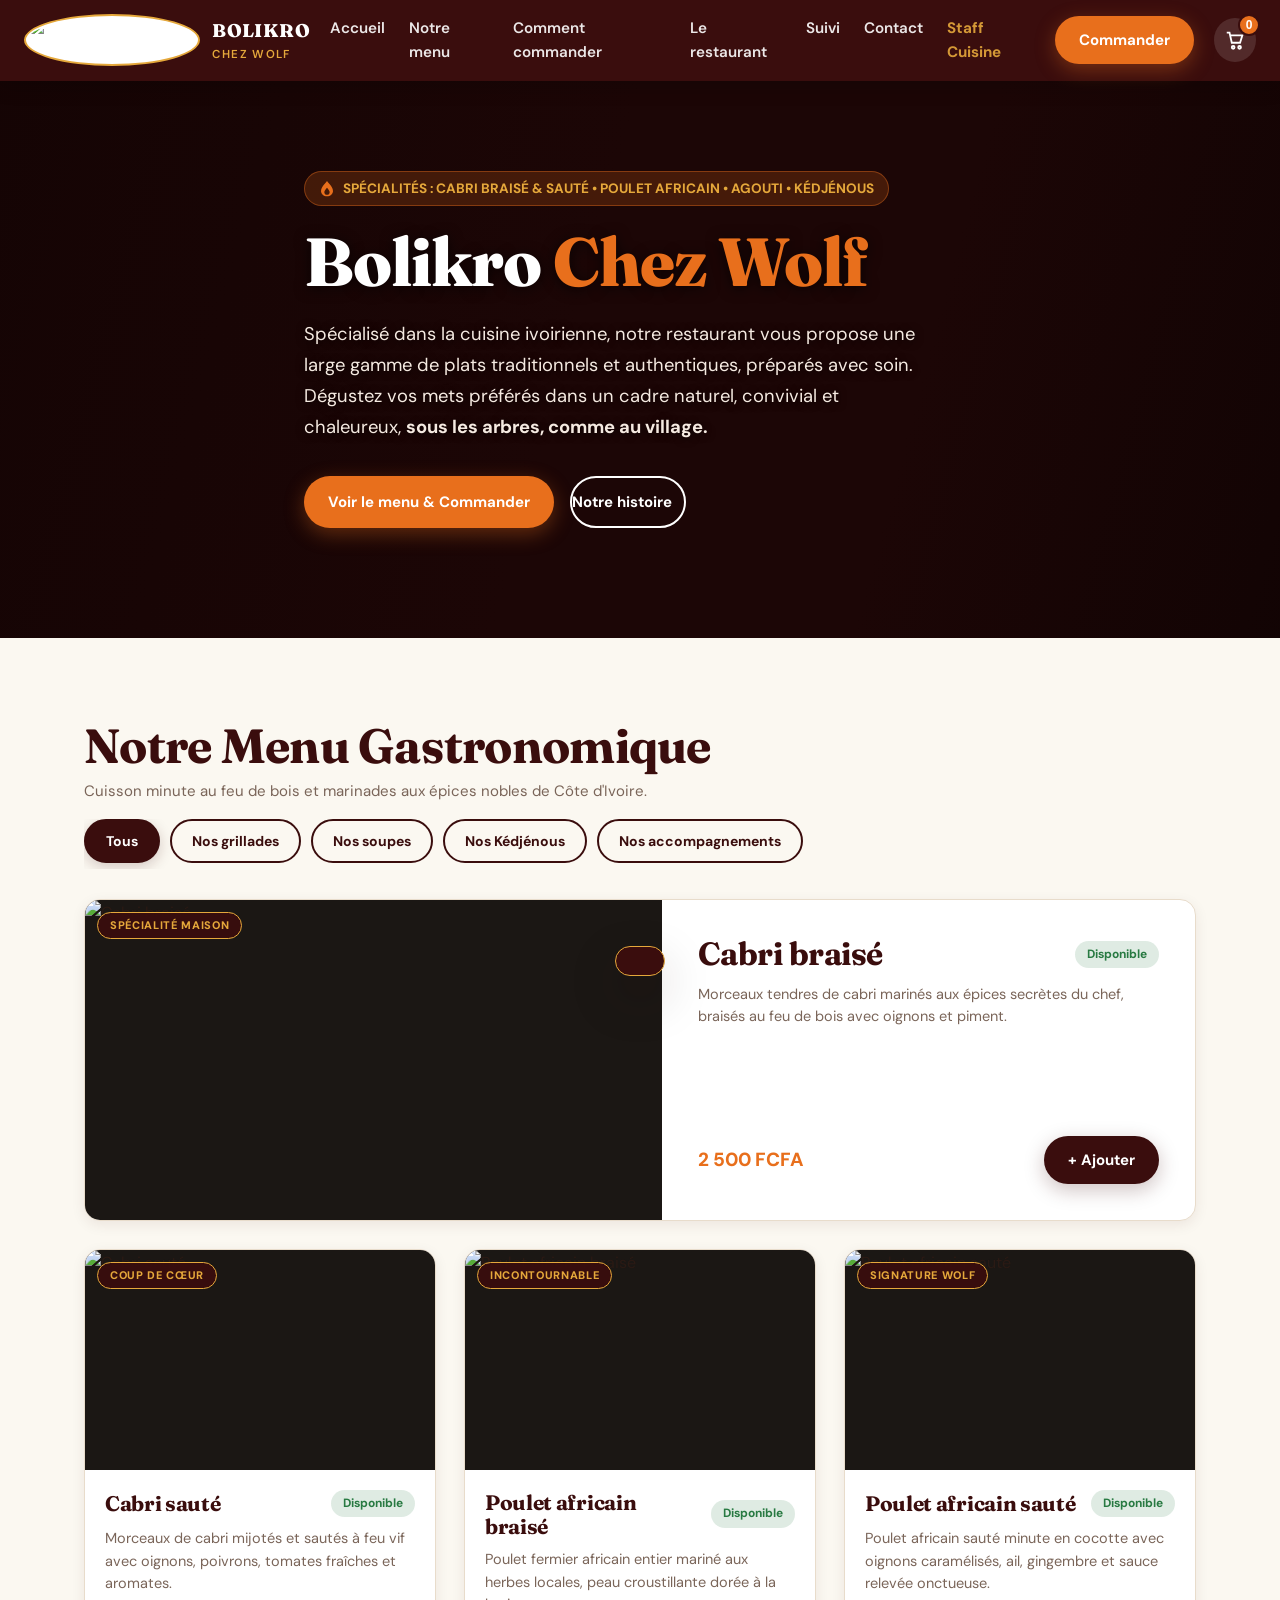
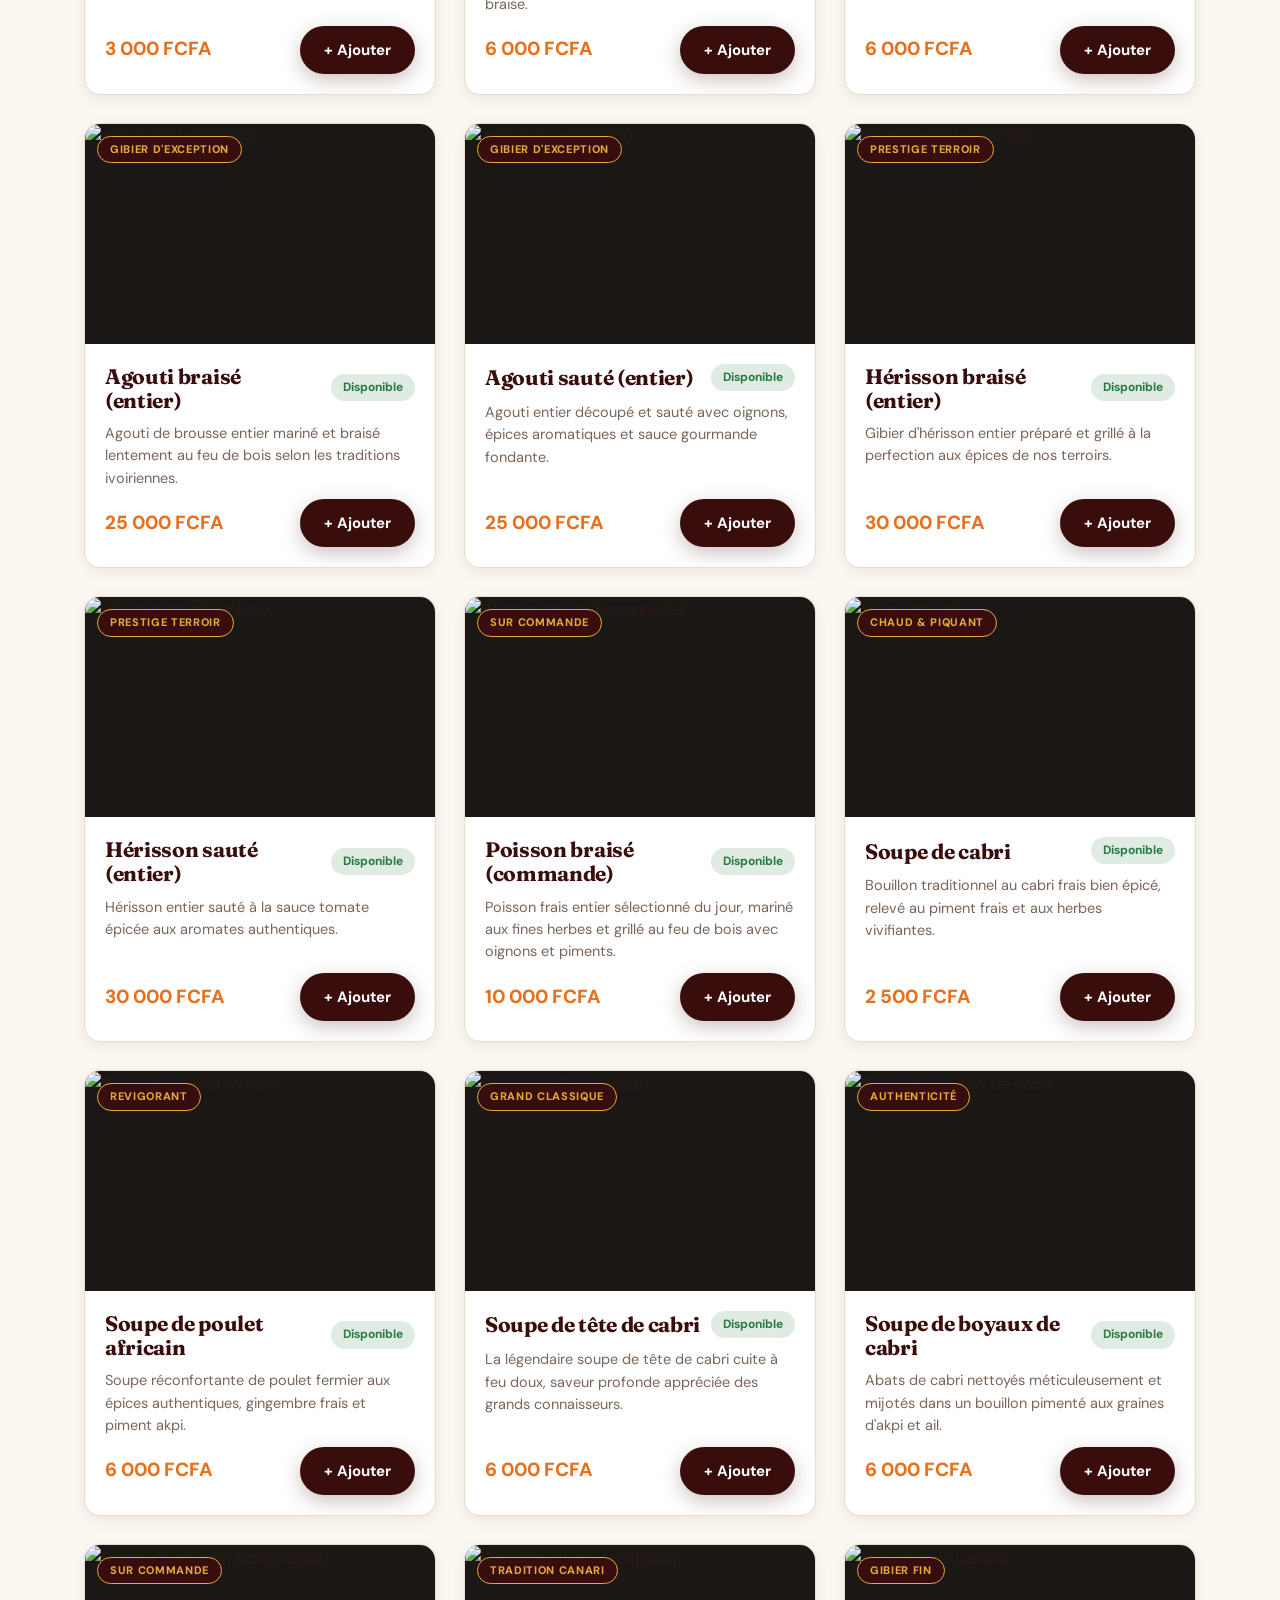
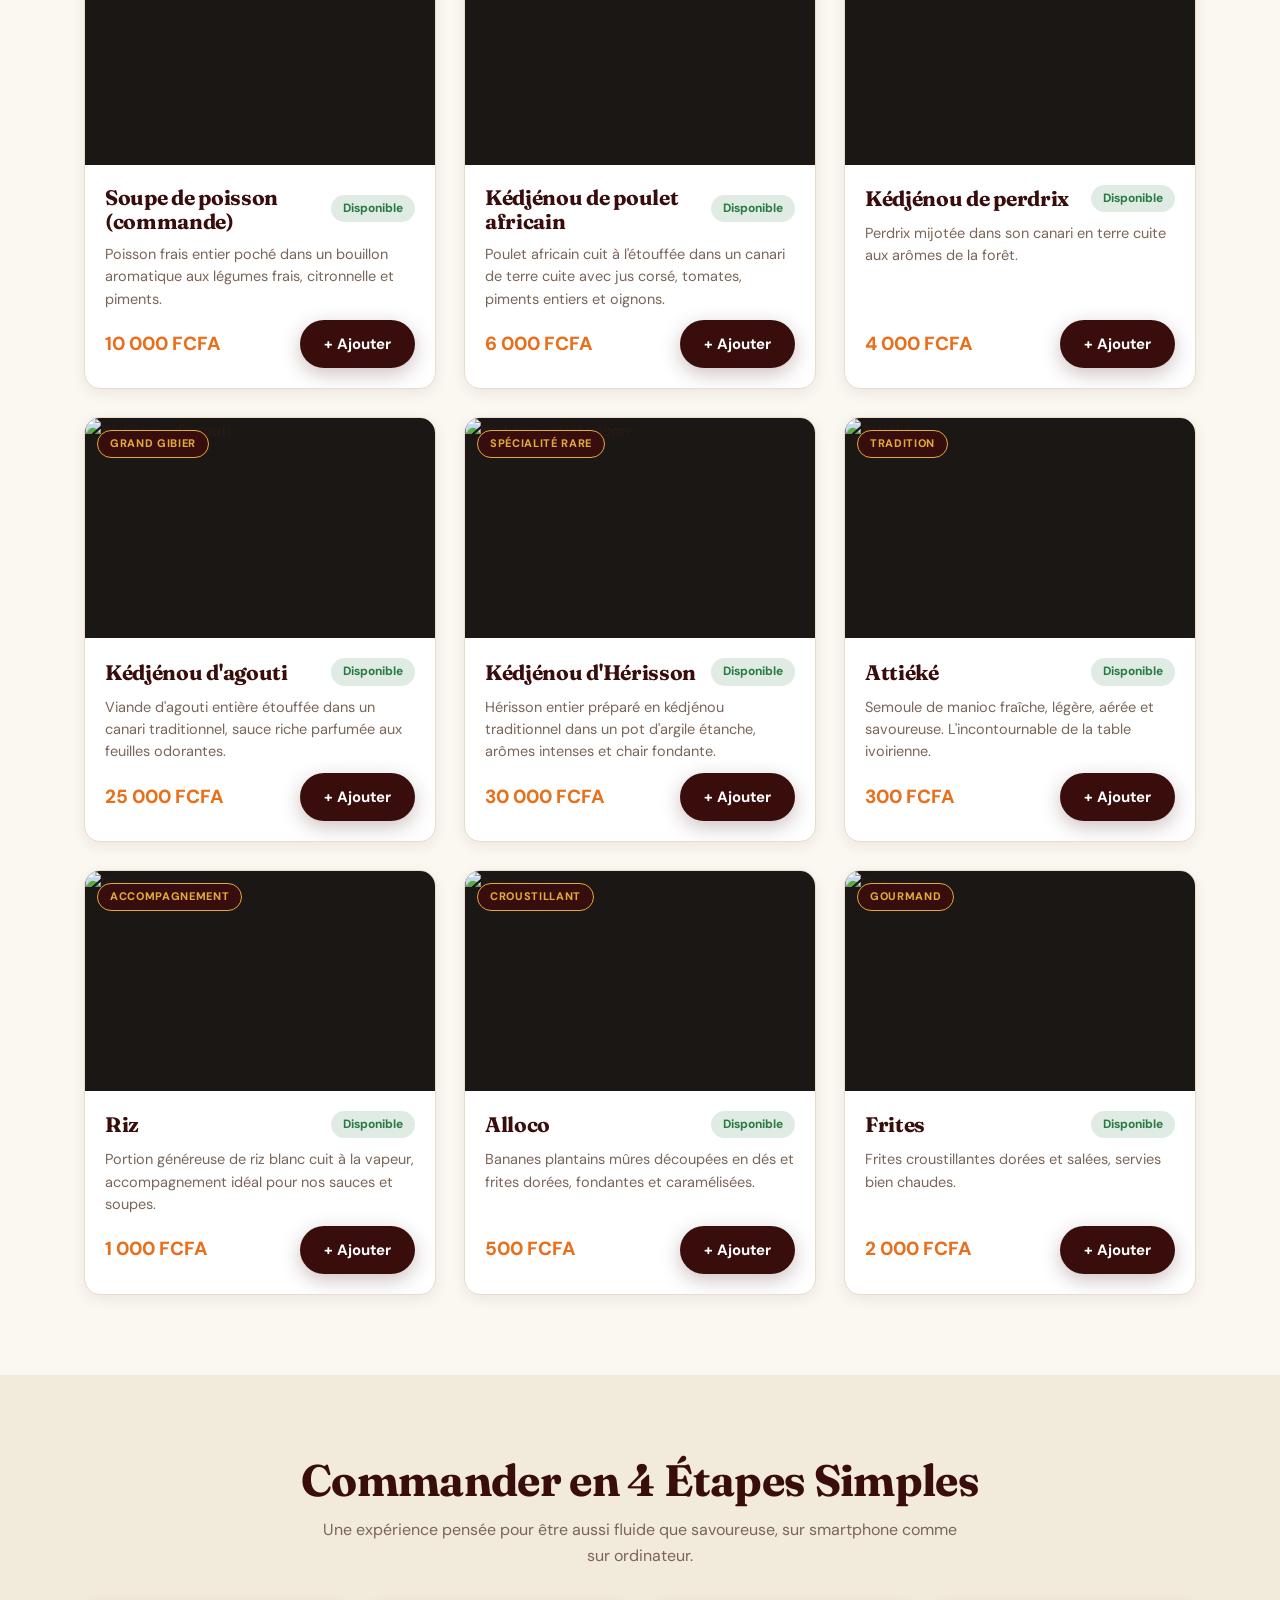
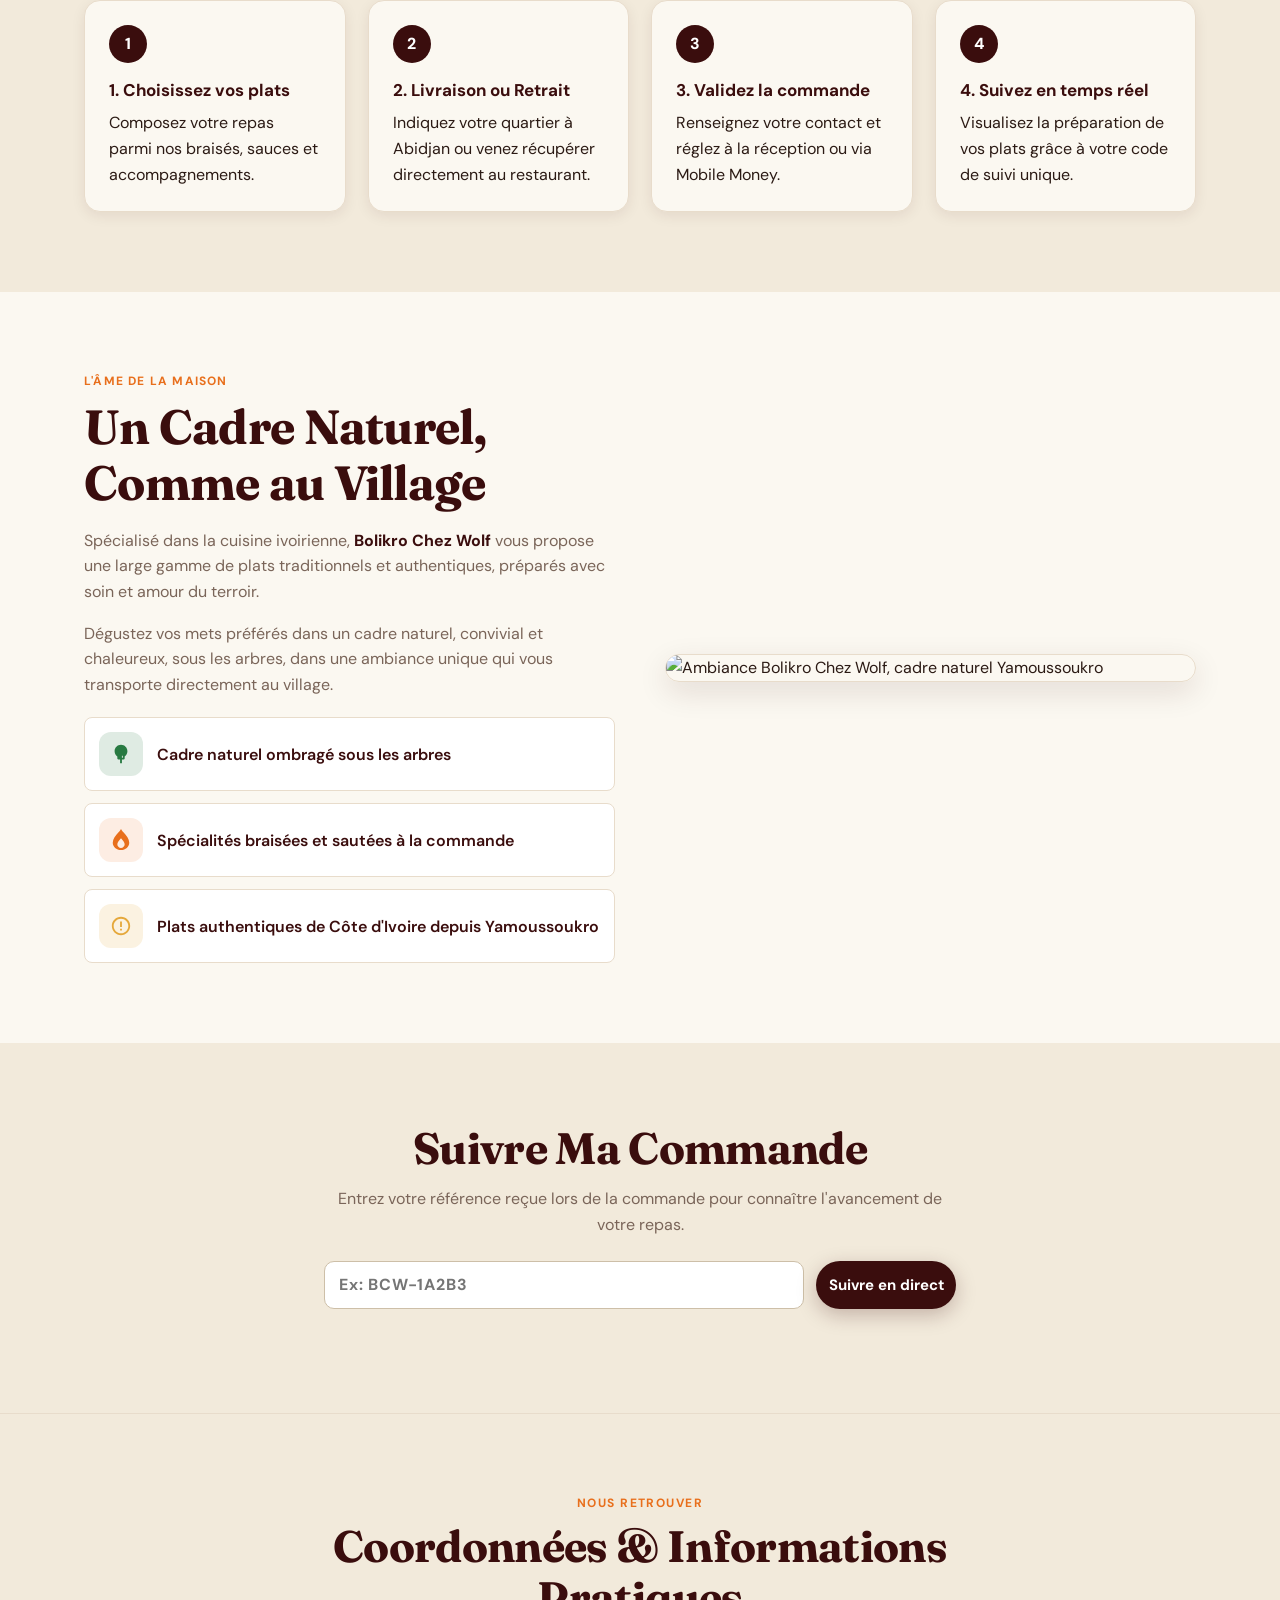
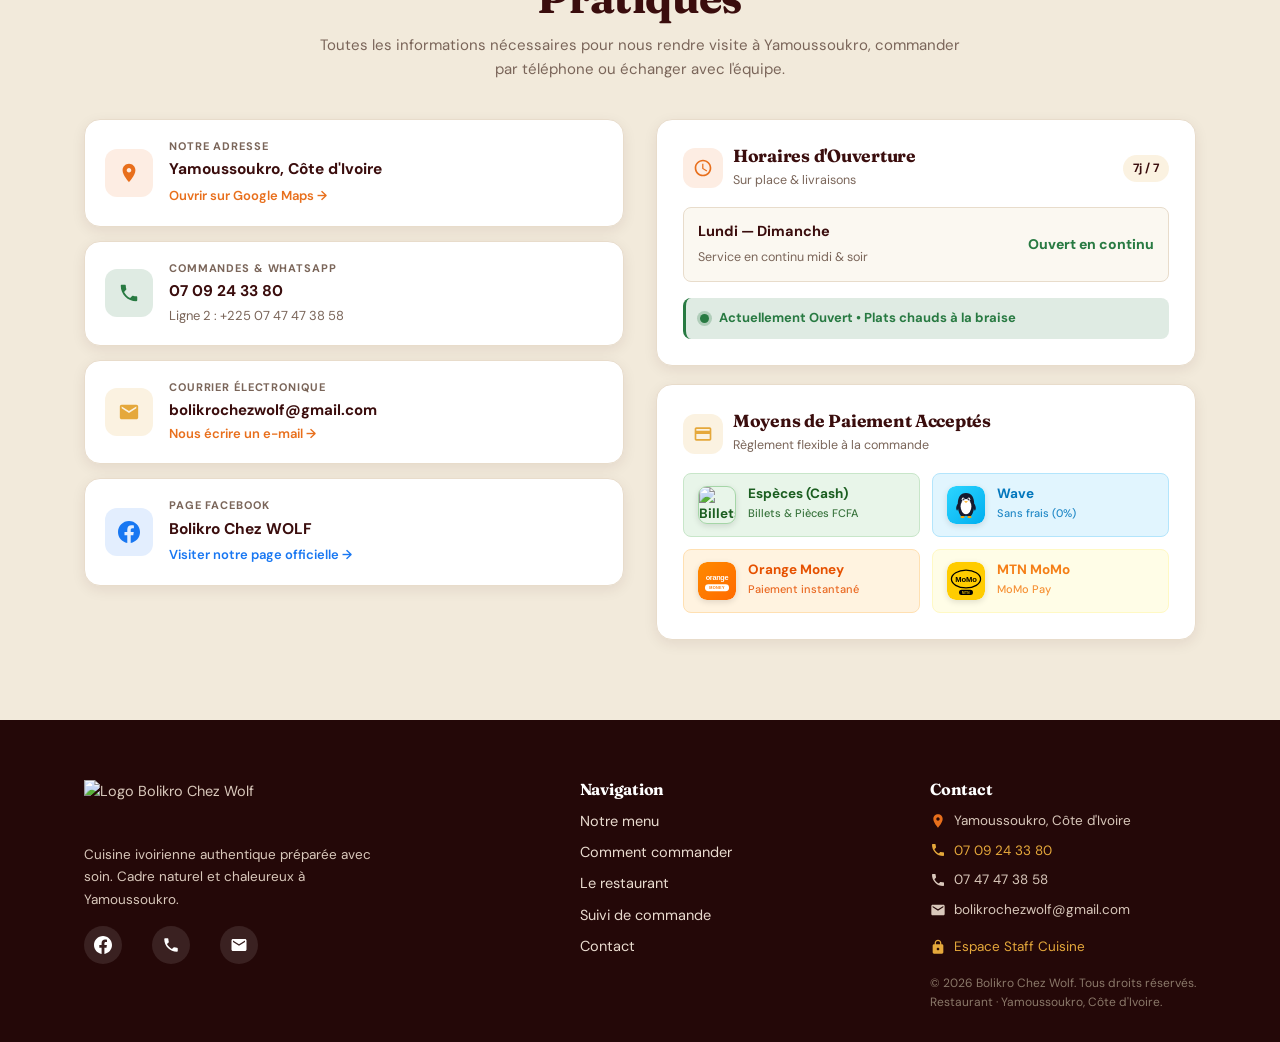
==== index.html @ ab52bd16 "Initial commit: website structure, styling and scripts" ====
<!doctype html>
<html lang="fr">
<head>
  <meta charset="utf-8">
  <meta name="viewport" content="width=device-width, initial-scale=1">
  <title>Bolikro Chez Wolf · Restaurant Gastronomique Ivoirien — Yamoussoukro</title>
  <meta name="description" content="Restaurant Bolikro Chez Wolf à Yamoussoukro, Côte d'Ivoire. Cuisine ivoirienne authentique : cabri braisé, poulet africain, carpe braisée, agouti sauté. Ambiance naturelle et conviviale, comme au village.">
  
  <link rel="preconnect" href="https://fonts.googleapis.com">
  <link rel="preconnect" href="https://fonts.gstatic.com" crossorigin>
  <link href="https://fonts.googleapis.com/css2?family=DM+Sans:ital,opsz,wght@0,9..40,400..800;1,9..40,400..800&family=Fraunces:ital,opsz,wght@0,9..144,600..900;1,9..144,600..900&display=swap" rel="stylesheet">
  
  <link rel="icon" href="assets/images/logo.png">
  <link rel="stylesheet" href="assets/css/style.css?v=14">
</head>
<body>

  <!-- =========================================================================
       NAVIGATION BAR
       ========================================================================= -->
  <header class="nav">
    <a class="brand" href="#accueil" title="Bolikro Chez Wolf">
      <img src="assets/images/logo.png" alt="Logo Bolikro Chez Wolf">
      <div class="brand-text">
        <span class="brand-title">BOLIKRO</span>
        <span class="brand-sub">Chez Wolf</span>
      </div>
    </a>

    <nav id="nav-links" aria-label="Navigation principale">
      <a href="#accueil">Accueil</a>
      <a href="#menu">Notre menu</a>
      <a href="#etapes">Comment commander</a>
      <a href="#apropos">Le restaurant</a>
      <a href="#suivi">Suivi</a>
      <a href="#contact">Contact</a>
      <a href="admin.html" style="color: var(--gold); font-weight: 700;">Staff Cuisine</a>
    </nav>

    <a class="btn" href="#menu">Commander</a>

    <button class="cart" id="cartBtn" aria-label="Ouvrir le panier">
      <svg width="22" height="22" viewBox="0 0 24 24" fill="none" stroke="currentColor" stroke-width="2">
        <path d="M3 4h3l2.5 11h9L20 7H7"/>
        <circle cx="10" cy="20" r="1.5"/>
        <circle cx="17" cy="20" r="1.5"/>
      </svg>
      <b id="cnt">0</b>
    </button>

    <button id="burger" aria-label="Menu Mobile">☰</button>
  </header>

  <!-- =========================================================================
       MAIN CONTENT
       ========================================================================= -->
  <main>
    <!-- HERO SECTION -->
    <section class="hero" id="accueil">
      <!-- Carrousel de fond -->
      <div class="hero-carousel" aria-hidden="true">
        <div class="hero-slide active" style="background-image:url('assets/images/hero_bolikro_affiche.jpg')"></div>
        <div class="hero-slide" style="background-image:url('assets/images/hero.jpg')"></div>
        <div class="hero-slide" style="background-image:url('assets/images/cabri.jpg')"></div>
        <div class="hero-slide" style="background-image:url('assets/images/carpe.jpg')"></div>
        <div class="hero-slide" style="background-image:url('assets/images/poulet.jpg')"></div>
      </div>
      <div class="hero-overlay" aria-hidden="true"></div>
      <div class="wrap">
        <div>
          <div style="display:inline-flex; align-items:center; gap:8px; background:rgba(232,111,28,0.2); border:1px solid rgba(232,111,28,0.4); padding:6px 14px; border-radius:999px; font-size:0.85rem; font-weight:700; color:var(--gold); margin-bottom:16px;">
            <svg width="16" height="16" viewBox="0 0 24 24" fill="var(--or)"><path d="M12 23c-4.97 0-9-3.58-9-8 0-4.08 3.05-7.74 6.32-11.45C10 2.8 11.2 1.5 12 0c.8 1.5 2 2.8 2.68 3.55C17.95 7.26 21 10.92 21 15c0 4.42-4.03 8-9 8zm0-13c-2.33 2.67-4 4.88-4 6.75 0 2.21 1.79 4 4 4s4-1.79 4-4c0-1.87-1.67-4.08-4-6.75z"/></svg>
            <span>SPÉCIALITÉS : CABRI BRAISÉ & SAUTÉ • POULET AFRICAIN • AGOUTI • KÉDJÉNOUS</span>
          </div>
          <h1>
            Bolikro <span>Chez Wolf</span>
          </h1>
          <p>
            Spécialisé dans la cuisine ivoirienne, notre restaurant vous propose une large gamme de plats traditionnels et authentiques, préparés avec soin. Dégustez vos mets préférés dans un cadre naturel, convivial et chaleureux, <strong>sous les arbres, comme au village.</strong>
          </p>
          <div class="acts">
            <a class="btn" href="#menu">Voir le menu & Commander</a>
            <a class="btn ln" href="#apropos">Notre histoire</a>
          </div>
        </div>
      </div>
    </section>


    <!-- SECTION MENU -->
    <section id="menu">
      <div class="wrap">
        <div class="sec-h">
          <div>
            <h2>Notre Menu Gastronomique</h2>
            <p style="color:var(--mu); margin-top:6px; font-size:15px;">Cuisson minute au feu de bois et marinades aux épices nobles de Côte d'Ivoire.</p>
          </div>
          <div class="tabs" id="tabs" role="group" aria-label="Catégories du menu"></div>
        </div>

        <div class="grid" id="grid">
          <!-- Injecté dynamiquement par app.js -->
        </div>
      </div>
    </section>

    <!-- SECTION 4 ÉTAPES -->
    <section class="soft" id="etapes">
      <div class="wrap">
        <h2 style="font-size:clamp(30px,4vw,44px); text-align:center; margin-bottom:12px;">Commander en 4 Étapes Simples</h2>
        <p style="text-align:center; color:var(--mu); max-width:60ch; margin:auto;">Une expérience pensée pour être aussi fluide que savoureuse, sur smartphone comme sur ordinateur.</p>

        <ol class="steps">
          <li>
            <b>1. Choisissez vos plats</b>
            Composez votre repas parmi nos braisés, sauces et accompagnements.
          </li>
          <li>
            <b>2. Livraison ou Retrait</b>
            Indiquez votre quartier à Abidjan ou venez récupérer directement au restaurant.
          </li>
          <li>
            <b>3. Validez la commande</b>
            Renseignez votre contact et réglez à la réception ou via Mobile Money.
          </li>
          <li>
            <b>4. Suivez en temps réel</b>
            Visualisez la préparation de vos plats grâce à votre code de suivi unique.
          </li>
        </ol>
      </div>
    </section>

    <!-- LE RESTAURANT / À PROPOS -->
    <section id="apropos">
      <div class="wrap two">
        <div>
          <span style="color:var(--or); font-weight:700; text-transform:uppercase; font-size:12px; letter-spacing:0.1em; display:block; margin-bottom:8px;">L'Âme de la Maison</span>
          <h2 style="font-size:clamp(32px,4vw,48px); margin-bottom:18px;">Un Cadre Naturel, Comme au Village</h2>
          <p style="color:var(--mu); font-size:16px; margin-bottom:16px;">
            Spécialisé dans la cuisine ivoirienne, <strong style="color:var(--ink);">Bolikro Chez Wolf</strong> vous propose une large gamme de plats traditionnels et authentiques, préparés avec soin et amour du terroir.
          </p>
          <p style="color:var(--mu); font-size:16px; margin-bottom:20px;">
            Dégustez vos mets préférés dans un cadre naturel, convivial et chaleureux, sous les arbres, dans une ambiance unique qui vous transporte directement au village.
          </p>
          <div style="display:flex; flex-direction:column; gap:12px;">
            <div style="display:flex; align-items:center; gap:14px; padding:14px; background:#FFF; border-radius:var(--r-sm); border:1px solid var(--border);">
              <span class="contact-ico" style="background:var(--lf-soft); color:var(--lf);">
                <svg width="22" height="22" viewBox="0 0 24 24" fill="currentColor"><path d="M12 2C8.13 2 5 5.13 5 9c0 2.38 1.19 4.47 3 5.74V17c0 .55.45 1 1 1h2v4h2v-4h2c.55 0 1-.45 1-1v-2.26c1.81-1.27 3-3.36 3-5.74 0-3.87-3.13-7-7-7zm-1 14h-1v-2.2c.62.13 1.28.2 2 .2s1.38-.07 2-.2V16h-1v-2.07c1.78-.34 3.2-1.74 3.73-3.53C17.06 7.6 14.77 5.09 12 5.09S6.94 7.6 6.27 10.4c.53 1.79 1.95 3.19 3.73 3.53V16z"/></svg>
              </span>
              <span style="font-weight:600; color:var(--ink);">Cadre naturel ombragé sous les arbres</span>
            </div>
            <div style="display:flex; align-items:center; gap:14px; padding:14px; background:#FFF; border-radius:var(--r-sm); border:1px solid var(--border);">
              <span class="contact-ico" style="background:rgba(232,111,28,0.12); color:var(--or);">
                <svg width="22" height="22" viewBox="0 0 24 24" fill="currentColor"><path d="M12 23c-4.97 0-9-3.58-9-8 0-4.08 3.05-7.74 6.32-11.45C10 2.8 11.2 1.5 12 0c.8 1.5 2 2.8 2.68 3.55C17.95 7.26 21 10.92 21 15c0 4.42-4.03 8-9 8zm0-13c-2.33 2.67-4 4.88-4 6.75 0 2.21 1.79 4 4 4s4-1.79 4-4c0-1.87-1.67-4.08-4-6.75z"/></svg>
              </span>
              <span style="font-weight:600; color:var(--ink);">Spécialités braisées et sautées à la commande</span>
            </div>
            <div style="display:flex; align-items:center; gap:14px; padding:14px; background:#FFF; border-radius:var(--r-sm); border:1px solid var(--border);">
              <span class="contact-ico" style="background:var(--gold-soft); color:var(--gold);">
                <svg width="22" height="22" viewBox="0 0 24 24" fill="currentColor"><path d="M12 2C6.48 2 2 6.48 2 12s4.48 10 10 10 10-4.48 10-10S17.52 2 12 2zm0 18c-4.41 0-8-3.59-8-8s3.59-8 8-8 8 3.59 8 8-3.59 8-8 8zm-1-13h2v6h-2zm0 8h2v2h-2z"/></svg>
              </span>
              <span style="font-weight:600; color:var(--ink);">Plats authentiques de Côte d'Ivoire depuis Yamoussoukro</span>
            </div>
          </div>
        </div>

        <div>
          <img src="assets/images/hero.jpg" alt="Ambiance Bolikro Chez Wolf, cadre naturel Yamoussoukro" style="border-radius:var(--r); box-shadow:var(--shadow-md); border:1px solid var(--border);">
        </div>
      </div>
    </section>

    <!-- SUIVI DE COMMANDE INTERACTIF -->
    <section class="soft" id="suivi">
      <div class="wrap" style="max-width:680px;">
        <h2 style="font-size:clamp(30px,4vw,44px); text-align:center; margin-bottom:12px;">Suivre Ma Commande</h2>
        <p style="text-align:center; color:var(--mu); margin-bottom:24px;">Entrez votre référence reçue lors de la commande pour connaître l'avancement de votre repas.</p>

        <form id="tf" class="track-form">
          <input id="num" placeholder="Ex: BCW-1A2B3" aria-label="Numéro de commande" autocomplete="off" style="font-weight:700; font-size:16px; letter-spacing:0.05em;">
          <button class="btn dk" style="min-width:140px;">Suivre en direct</button>
        </form>

        <div id="res" aria-live="polite" style="margin-top:24px;"></div>
      </div>
    </section>

    <!-- CONTACT & INFOS PRATIQUES -->
    <section id="contact" style="background: var(--iv2); border-top: 1px solid var(--border);">
      <div class="wrap">
        <div style="text-align:center; max-width:660px; margin:0 auto 38px;">
          <span style="color:var(--or); font-weight:700; text-transform:uppercase; font-size:12px; letter-spacing:0.12em; display:block; margin-bottom:8px;">Nous Retrouver</span>
          <h2 style="font-size:clamp(32px,4vw,44px); margin-bottom:10px;">Coordonnées & Informations Pratiques</h2>
          <p style="color:var(--mu); font-size:15px; margin:0;">Toutes les informations nécessaires pour nous rendre visite à Yamoussoukro, commander par téléphone ou échanger avec l'équipe.</p>
        </div>

        <div class="contact-grid">
          <!-- Colonne 1 : Coordonnées Directes -->
          <div style="display:flex; flex-direction:column; gap:14px;">
            <a class="contact-card" href="https://maps.app.goo.gl/Gt6iu7Uzi5nmxgsb9" target="_blank" rel="noopener">
              <span class="contact-ico" style="background:rgba(232,111,28,0.12); color:var(--or);">
                <svg width="22" height="22" viewBox="0 0 24 24" fill="currentColor"><path d="M12 2C8.13 2 5 5.13 5 9c0 5.25 7 13 7 13s7-7.75 7-13c0-3.87-3.13-7-7-7zm0 9.5c-1.38 0-2.5-1.12-2.5-2.5s1.12-2.5 2.5-2.5 2.5 1.12 2.5 2.5-1.12 2.5-2.5 2.5z"/></svg>
              </span>
              <div style="flex:1;">
                <span style="font-size:11px; text-transform:uppercase; letter-spacing:0.08em; color:var(--mu); font-weight:700; display:block;">Notre Adresse</span>
                <strong style="color:var(--ink); font-size:15.5px; display:block; margin-top:2px;">Yamoussoukro, Côte d'Ivoire</strong>
                <span style="color:var(--or); font-size:13px; font-weight:600; display:inline-flex; align-items:center; gap:4px; margin-top:2px;">Ouvrir sur Google Maps →</span>
              </div>
            </a>

            <a class="contact-card" href="tel:+2250709243380">
              <span class="contact-ico" style="background:var(--lf-soft); color:var(--lf);">
                <svg width="22" height="22" viewBox="0 0 24 24" fill="currentColor"><path d="M6.62 10.79c1.44 2.83 3.76 5.14 6.59 6.59l2.2-2.2c.27-.27.67-.36 1.02-.24 1.12.37 2.33.57 3.57.57.55 0 1 .45 1 1V20c0 .55-.45 1-1 1-9.39 0-17-7.61-17-17 0-.55.45-1 1-1h3.5c.55 0 1 .45 1 1 0 1.25.2 2.45.57 3.57.11.35.03.74-.25 1.02l-2.2 2.2z"/></svg>
              </span>
              <div style="flex:1;">
                <span style="font-size:11px; text-transform:uppercase; letter-spacing:0.08em; color:var(--mu); font-weight:700; display:block;">Commandes & WhatsApp</span>
                <strong style="color:var(--ink); font-size:15.5px; display:block; margin-top:2px;">07 09 24 33 80</strong>
                <span style="color:var(--mu); font-size:13px; display:block; margin-top:2px;">Ligne 2 : +225 07 47 47 38 58</span>
              </div>
            </a>

            <a class="contact-card" href="mailto:bolikrochezwolf@gmail.com">
              <span class="contact-ico" style="background:var(--gold-soft); color:var(--gold);">
                <svg width="22" height="22" viewBox="0 0 24 24" fill="currentColor"><path d="M20 4H4c-1.1 0-1.99.9-1.99 2L2 18c0 1.1.9 2 2 2h16c1.1 0 2-.9 2-2V6c0-1.1-.9-2-2-2zm0 4l-8 5-8-5V6l8 5 8-5v2z"/></svg>
              </span>
              <div style="flex:1;">
                <span style="font-size:11px; text-transform:uppercase; letter-spacing:0.08em; color:var(--mu); font-weight:700; display:block;">Courrier Électronique</span>
                <strong style="color:var(--ink); font-size:15px; display:block; margin-top:2px; word-break:break-all;">bolikrochezwolf@gmail.com</strong>
                <span style="color:var(--or); font-size:13px; font-weight:600; margin-top:2px; display:block;">Nous écrire un e-mail →</span>
              </div>
            </a>

            <a class="contact-card" href="https://www.facebook.com/Bolikroyakrochezwolf/" target="_blank" rel="noopener">
              <span class="contact-ico" style="background:rgba(24, 119, 242, 0.12); color:#1877F2;">
                <svg width="22" height="22" viewBox="0 0 24 24" fill="currentColor"><path d="M24 12.073c0-6.627-5.373-12-12-12s-12 5.373-12 12c0 5.99 4.388 10.954 10.125 11.854v-8.385H7.078v-3.47h3.047V9.43c0-3.007 1.792-4.669 4.533-4.669 1.312 0 2.686.235 2.686.235v2.953H15.83c-1.491 0-1.956.925-1.956 1.874v2.25h3.328l-.532 3.47h-2.796v8.385C19.612 23.027 24 18.062 24 12.073z"/></svg>
              </span>
              <div style="flex:1;">
                <span style="font-size:11px; text-transform:uppercase; letter-spacing:0.08em; color:var(--mu); font-weight:700; display:block;">Page Facebook</span>
                <strong style="color:var(--ink); font-size:15.5px; display:block; margin-top:2px;">Bolikro Chez WOLF</strong>
                <span style="color:#1877F2; font-size:13px; font-weight:600; display:inline-flex; align-items:center; gap:4px; margin-top:2px;">Visiter notre page officielle →</span>
              </div>
            </a>
          </div>

          <!-- Colonne 2 : Horaires & Moyens de Paiement -->
          <div style="display:flex; flex-direction:column; gap:18px;">
            <!-- Carte Horaires -->
            <div class="contact-info-box">
              <div style="display:flex; align-items:center; justify-content:space-between; gap:12px; flex-wrap:wrap;">
                <div style="display:flex; align-items:center; gap:10px;">
                  <span class="contact-ico" style="width:40px; height:40px; background:rgba(232,111,28,0.12); color:var(--or);">
                    <svg width="20" height="20" viewBox="0 0 24 24" fill="currentColor"><path d="M11.99 2C6.47 2 2 6.48 2 12s4.47 10 9.99 10C17.52 22 22 17.52 22 12S17.52 2 11.99 2zM12 20c-4.42 0-8-3.58-8-8s3.58-8 8-8 8 3.58 8 8-3.58 8-8 8zm.5-13H11v6l5.25 3.15.75-1.23-4.5-2.67z"/></svg>
                  </span>
                  <div>
                    <h3 style="font-size:17.5px; margin:0; color:var(--ink);">Horaires d'Ouverture</h3>
                    <small style="color:var(--mu); font-size:12.5px;">Sur place & livraisons</small>
                  </div>
                </div>
                <span style="padding:4px 10px; background:var(--gold-soft); color:var(--ink); border-radius:999px; font-weight:700; font-size:12px;">7j / 7</span>
              </div>

              <div style="display:flex; justify-content:space-between; align-items:center; padding:12px 14px; background:var(--iv); border-radius:var(--r-sm); border:1px solid var(--border);">
                <div>
                  <strong style="color:var(--ink); font-size:14.5px; display:block;">Lundi — Dimanche</strong>
                  <span style="color:var(--mu); font-size:12.5px;">Service en continu midi & soir</span>
                </div>
                <span style="color:var(--lf); font-weight:800; font-size:14px;">Ouvert en continu</span>
              </div>

              <div style="padding:10px 14px; background:var(--lf-soft); border-radius:var(--r-sm); border-left:3px solid var(--lf); display:flex; align-items:center; gap:10px;">
                <span style="width:9px; height:9px; border-radius:50%; background:var(--lf); display:inline-block; box-shadow:0 0 0 3px rgba(40,122,66,0.25);"></span>
                <span style="color:var(--lf); font-weight:700; font-size:13px;">Actuellement Ouvert • Plats chauds à la braise</span>
              </div>
            </div>

            <!-- Carte Moyens de Paiement -->
            <div class="contact-info-box">
              <div style="display:flex; align-items:center; gap:10px;">
                <span class="contact-ico" style="width:40px; height:40px; background:var(--gold-soft); color:var(--gold);">
                  <svg width="20" height="20" viewBox="0 0 24 24" fill="currentColor"><path d="M20 4H4c-1.11 0-1.99.89-1.99 2L2 18c0 1.11.89 2 2 2h16c1.11 0 2-.89 2-2V6c0-1.11-.89-2-2-2zm0 14H4v-6h16v6zm0-10H4V6h16v2z"/></svg>
                </span>
                <div>
                  <h3 style="font-size:17.5px; margin:0; color:var(--ink);">Moyens de Paiement Acceptés</h3>
                  <small style="color:var(--mu); font-size:12.5px;">Règlement flexible à la commande</small>
                </div>
              </div>

              <div class="pay-grid">
                <div class="pay-item pay-cash">
                  <img src="assets/images/argent_espece.jpg" alt="Billets de banque FCFA réels (Espèces)">
                  <div>
                    <span style="display:block; line-height:1.2;">Espèces (Cash)</span>
                    <small style="font-size:11px; opacity:0.85; font-weight:500;">Billets & Pièces FCFA</small>
                  </div>
                </div>

                <div class="pay-item pay-wave">
                  <img src="assets/images/logo_wave.svg" alt="Logo officiel Wave">
                  <div>
                    <span style="display:block; line-height:1.2;">Wave</span>
                    <small style="font-size:11px; opacity:0.85; font-weight:500;">Sans frais (0%)</small>
                  </div>
                </div>

                <div class="pay-item pay-orange">
                  <img src="assets/images/logo_orange.svg" alt="Logo officiel Orange Money">
                  <div>
                    <span style="display:block; line-height:1.2;">Orange Money</span>
                    <small style="font-size:11px; opacity:0.85; font-weight:500;">Paiement instantané</small>
                  </div>
                </div>

                <div class="pay-item pay-mtn">
                  <img src="assets/images/logo_mtn.svg" alt="Logo officiel MTN MoMo">
                  <div>
                    <span style="display:block; line-height:1.2;">MTN MoMo</span>
                    <small style="font-size:11px; opacity:0.85; font-weight:500;">MoMo Pay</small>
                  </div>
                </div>
              </div>
            </div>
          </div>
        </div>
      </div>
    </section>
  </main>

  <!-- =========================================================================
       FOOTER
       ========================================================================= -->
  <footer>
    <div class="wrap">
      <div>
        <div style="display:flex; align-items:center; gap:12px; margin-bottom:14px;">
          <img src="assets/images/logo.png" alt="Logo Bolikro Chez Wolf" style="height:50px; width:auto;">
        </div>
        <p style="max-width:35ch; color:#D9C8BB; font-size:13.5px; line-height:1.7; margin-bottom:14px;">
          Cuisine ivoirienne authentique préparée avec soin. Cadre naturel et chaleureux à Yamoussoukro.
        </p>
        <div style="display:flex; gap:12px;">
          <a class="soc-btn" href="https://www.facebook.com/Bolikroyakrochezwolf/" target="_blank" rel="noopener" aria-label="Facebook">
            <svg width="18" height="18" viewBox="0 0 24 24" fill="currentColor"><path d="M24 12.073c0-6.627-5.373-12-12-12s-12 5.373-12 12c0 5.99 4.388 10.954 10.125 11.854v-8.385H7.078v-3.47h3.047V9.43c0-3.007 1.792-4.669 4.533-4.669 1.312 0 2.686.235 2.686.235v2.953H15.83c-1.491 0-1.956.925-1.956 1.874v2.25h3.328l-.532 3.47h-2.796v8.385C19.612 23.027 24 18.062 24 12.073z"/></svg>
          </a>
          <a class="soc-btn" href="tel:+2250709243380" aria-label="Téléphone">
            <svg width="18" height="18" viewBox="0 0 24 24" fill="currentColor"><path d="M6.62 10.79c1.44 2.83 3.76 5.14 6.59 6.59l2.2-2.2c.27-.27.67-.36 1.02-.24 1.12.37 2.33.57 3.57.57.55 0 1 .45 1 1V20c0 .55-.45 1-1 1-9.39 0-17-7.61-17-17 0-.55.45-1 1-1h3.5c.55 0 1 .45 1 1 0 1.25.2 2.45.57 3.57.11.35.03.74-.25 1.02l-2.2 2.2z"/></svg>
          </a>
          <a class="soc-btn" href="mailto:bolikrochezwolf@gmail.com" aria-label="Email">
            <svg width="18" height="18" viewBox="0 0 24 24" fill="currentColor"><path d="M20 4H4c-1.1 0-1.99.9-1.99 2L2 18c0 1.1.9 2 2 2h16c1.1 0 2-.9 2-2V6c0-1.1-.9-2-2-2zm0 4l-8 5-8-5V6l8 5 8-5v2z"/></svg>
          </a>
        </div>
      </div>

      <div>
        <h4 style="color:#FFF; margin-bottom:12px; font-size:16px;">Navigation</h4>
        <div style="display:flex; flex-direction:column; gap:8px;">
          <a href="#menu">Notre menu</a>
          <a href="#etapes">Comment commander</a>
          <a href="#apropos">Le restaurant</a>
          <a href="#suivi">Suivi de commande</a>
          <a href="#contact">Contact</a>
        </div>
      </div>

      <div>
        <h4 style="color:#FFF; margin-bottom:12px; font-size:16px;">Contact</h4>
        <div style="display:flex; flex-direction:column; gap:8px; color:#D9C8BB; font-size:13.5px;">
          <span style="display:inline-flex; align-items:center; gap:8px;">
            <svg width="16" height="16" viewBox="0 0 24 24" fill="var(--or)"><path d="M12 2C8.13 2 5 5.13 5 9c0 5.25 7 13 7 13s7-7.75 7-13c0-3.87-3.13-7-7-7zm0 9.5c-1.38 0-2.5-1.12-2.5-2.5s1.12-2.5 2.5-2.5 2.5 1.12 2.5 2.5-1.12 2.5-2.5 2.5z"/></svg>
            Yamoussoukro, Côte d'Ivoire
          </span>
          <a href="tel:+2250709243380" style="color:#E5A83B; display:inline-flex; align-items:center; gap:8px;">
            <svg width="16" height="16" viewBox="0 0 24 24" fill="currentColor"><path d="M6.62 10.79c1.44 2.83 3.76 5.14 6.59 6.59l2.2-2.2c.27-.27.67-.36 1.02-.24 1.12.37 2.33.57 3.57.57.55 0 1 .45 1 1V20c0 .55-.45 1-1 1-9.39 0-17-7.61-17-17 0-.55.45-1 1-1h3.5c.55 0 1 .45 1 1 0 1.25.2 2.45.57 3.57.11.35.03.74-.25 1.02l-2.2 2.2z"/></svg>
            07 09 24 33 80
          </a>
          <a href="tel:+2250747473858" style="color:#D9C8BB; display:inline-flex; align-items:center; gap:8px;">
            <svg width="16" height="16" viewBox="0 0 24 24" fill="currentColor"><path d="M6.62 10.79c1.44 2.83 3.76 5.14 6.59 6.59l2.2-2.2c.27-.27.67-.36 1.02-.24 1.12.37 2.33.57 3.57.57.55 0 1 .45 1 1V20c0 .55-.45 1-1 1-9.39 0-17-7.61-17-17 0-.55.45-1 1-1h3.5c.55 0 1 .45 1 1 0 1.25.2 2.45.57 3.57.11.35.03.74-.25 1.02l-2.2 2.2z"/></svg>
            07 47 47 38 58
          </a>
          <a href="mailto:bolikrochezwolf@gmail.com" style="color:#D9C8BB; display:inline-flex; align-items:center; gap:8px;">
            <svg width="16" height="16" viewBox="0 0 24 24" fill="currentColor"><path d="M20 4H4c-1.1 0-1.99.9-1.99 2L2 18c0 1.1.9 2 2 2h16c1.1 0 2-.9 2-2V6c0-1.1-.9-2-2-2zm0 4l-8 5-8-5V6l8 5 8-5v2z"/></svg>
            bolikrochezwolf@gmail.com
          </a>
          <a href="admin.html" style="color:var(--gold); margin-top:8px; display:inline-flex; align-items:center; gap:8px;">
            <svg width="16" height="16" viewBox="0 0 24 24" fill="currentColor"><path d="M18 8h-1V6c0-2.76-2.24-5-5-5S7 3.24 7 6v2H6c-1.1 0-2 .9-2 2v10c0 1.1.9 2 2 2h12c1.1 0 2-.9 2-2V10c0-1.1-.9-2-2-2zm-6 9c-1.1 0-2-.9-2-2s.9-2 2-2 2 .9 2 2-.9 2-2 2zm3.1-9H8.9V6c0-1.71 1.39-3.1 3.1-3.1 1.71 0 3.1 1.39 3.1 3.1v2z"/></svg>
            Espace Staff Cuisine
          </a>
        </div>
        <span style="font-size:12px; color:#8A7869; display:block; margin-top:16px; line-height:1.6;">
          © 2026 Bolikro Chez Wolf. Tous droits réservés.<br>
          Restaurant · Yamoussoukro, Côte d'Ivoire.
        </span>
      </div>
    </div>
  </footer>

  <!-- =========================================================================
       DRAWER PANIER
       ========================================================================= -->
  <div id="ov"></div>
  <aside id="drawer" aria-label="Panier">
    <header>
      <h2>Votre Panier</h2>
      <button class="x" id="cl">Fermer</button>
    </header>
    <div id="lines"></div>
    <footer>
      <div class="tot">
        <span>Sous-total</span>
        <span id="sub">0 FCFA</span>
      </div>
      <button class="btn" id="go" style="width:100%;">Valider la commande</button>
    </footer>
  </aside>

  <!-- =========================================================================
       MODALE DE VALIDATION DE COMMANDE (3 ÉTAPES)
       ========================================================================= -->
  <dialog id="co">
    <div class="dh">
      <h2>Valider ma commande</h2>
      <button id="cc" aria-label="Fermer">×</button>
    </div>

    <div class="db">
      <!-- Barre d'avancement des étapes -->
      <div class="prog">
        <i id="p1" class="on"></i>
        <i id="p2"></i>
        <i id="p3"></i>
      </div>

      <!-- Étape 1 : Coordonnées -->
      <div id="s1">
        <label for="nom">Nom et Prénom *</label>
        <input id="nom" autocomplete="name" placeholder="Ex: Jean-Marc Koffi">

        <label for="tel">Téléphone (WhatsApp & Appels) *</label>
        <input id="tel" type="tel" inputmode="tel" autocomplete="tel" placeholder="07 00 00 00 00">
      </div>

      <!-- Étape 2 : Mode de réception & Adresse -->
      <div id="s2" hidden>
        <label>Mode de réception</label>
        <div class="opts">
          <label>
            <input type="radio" name="mode" value="livraison" checked> Livraison
          </label>
          <label>
            <input type="radio" name="mode" value="retrait"> Retrait au restaurant
          </label>
        </div>

        <div id="addr">
          <label for="qua">Quartier / Commune *</label>
          <input id="qua" placeholder="Ex: Cocody Angré, Marcory, Plateau...">

          <label for="adr">Adresse précise & repère *</label>
          <input id="adr" placeholder="Ex: Non loin de la pharmacie, portail noir">
        </div>

        <label for="nte">Instructions pour la cuisine (facultatif)</label>
        <textarea id="nte" rows="2" placeholder="Ex: Piment bien relevé, découpe spécifique..."></textarea>
      </div>

      <!-- Étape 3 : Récapitulatif & Paiement -->
      <div id="s3" hidden>
        <div class="sum" id="recap"></div>

        <label>Mode de règlement</label>
        <div class="opts">
          <label style="display:flex; align-items:center; gap:10px;">
            <input type="radio" name="pay" value="cash" checked>
            <img src="assets/images/argent_espece.jpg" alt="Espèces" style="width:28px; height:28px; border-radius:6px; object-fit:cover; border:1px solid #C8E6C9;">
            <span>Espèces (Payer à la réception)</span>
          </label>
          <label style="display:flex; align-items:center; gap:10px;">
            <input type="radio" name="pay" value="mobile">
            <span style="display:inline-flex; gap:5px; align-items:center;">
              <img src="assets/images/logo_wave.svg" alt="Wave" style="width:24px; height:24px; border-radius:6px;">
              <img src="assets/images/logo_orange.svg" alt="Orange Money" style="width:24px; height:24px; border-radius:6px;">
              <img src="assets/images/logo_mtn.svg" alt="MTN MoMo" style="width:24px; height:24px; border-radius:6px;">
            </span>
            <span>Mobile Money (Wave / Orange / MTN)</span>
          </label>
        </div>

        <div class="note">
          <strong>Note de paiement :</strong> En cas de paiement Mobile Money, le prestataire sécurisé valide la transaction avant remise du colis.
        </div>
      </div>

      <p class="err" id="err" role="alert"></p>

      <div class="da">
        <button class="btn ln" id="back" style="color:var(--ink);">Retour</button>
        <button class="btn" id="next">Continuer</button>
      </div>
    </div>
  </dialog>

  <!-- Notification Toast -->
  <div id="toast" role="status"></div>

  <!-- Scripts -->
  <script src="assets/js/core.js?v=8"></script>
  <script src="assets/js/app.js?v=8"></script>
  <script>
    // Carrousel hero — défilement toutes les 5s
    (function(){
      const slides = document.querySelectorAll('.hero-slide');
      if(!slides.length) return;
      let i = 0;
      setInterval(function(){
        slides[i].classList.remove('active');
        i = (i + 1) % slides.length;
        slides[i].classList.add('active');
      }, 5000);
    })();
  </script>
</body>
</html>
---- assets/css/style.css ----
/* ==========================================================================
   BOLIKRO CHEZ WOLF — LUXURY GASTRONOMY DESIGN SYSTEM (MODÈLE FINAL)
   Inspiré du modèle de référence bolikro avec la charte officielle du logo
   ========================================================================== */

@import url('https://fonts.googleapis.com/css2?family=DM+Sans:ital,opsz,wght@0,9..40,400..800;1,9..40,400..800&family=Fraunces:ital,opsz,wght@0,9..144,600..900;1,9..144,600..900&display=swap');

:root {
  /* Charte Graphique Officielle extraite du Logo */
  --ink: #3A0D0D;            /* Marron chocolat foncé profond signature */
  --ink2: #240808;           /* Fond sombre ultra-riche */
  --or: #E86F1C;             /* Orange braisé vif (CTA & accents) */
  --or2: #C75B10;            /* Orange braisé soutenu */
  --or-glow: rgba(232, 111, 28, 0.35);
  
  --gold: #E5A83B;           /* Ambre dorée (cloche & badges) */
  --gold-soft: rgba(229, 168, 59, 0.15);

  --lf: #287A42;             /* Vert feuille du logo */
  --lf-soft: rgba(40, 122, 66, 0.15);

  --iv: #FBF8F1;             /* Ivoire crème très doux */
  --iv2: #F2EADB;            /* Crème fond secondaire */
  --tx: #2B1A14;             /* Texte foncé lisible */
  --mu: #7A6559;             /* Texte atténué */

  --border: #E8DCCB;
  --border-focus: var(--or);
  --r: 16px;
  --r-sm: 8px;
  --r-full: 9999px;

  /* Typographie */
  --f1: 'Fraunces', Georgia, serif;
  --f2: 'DM Sans', system-ui, -apple-system, sans-serif;

  /* Ombres */
  --shadow-sm: 0 4px 14px rgba(58, 13, 13, 0.08);
  --shadow-md: 0 10px 30px rgba(58, 13, 13, 0.12);
  --shadow-lg: 0 20px 50px rgba(36, 8, 8, 0.22);
}

* {
  box-sizing: border-box;
  margin: 0;
  padding: 0;
}

html {
  scroll-behavior: smooth;
  scroll-padding-top: 80px;
}

body {
  font-family: var(--f2);
  color: var(--tx);
  background: var(--iv);
  line-height: 1.6;
  overflow-x: hidden;
  -webkit-font-smoothing: antialiased;
}

img {
  max-width: 100%;
  display: block;
}

a {
  color: inherit;
  text-decoration: none;
  transition: all 0.25s ease;
}

:focus-visible {
  outline: 3px solid var(--or);
  outline-offset: 3px;
}

h1, h2, h3, h4 {
  font-family: var(--f1);
  line-height: 1.15;
  letter-spacing: -0.015em;
  color: var(--ink);
}

.wrap {
  max-width: 1160px;
  margin: auto;
  padding: 0 24px;
}

section {
  padding: 80px 0;
}

/* Boutons */
.btn {
  display: inline-flex;
  align-items: center;
  justify-content: center;
  gap: 10px;
  min-height: 48px;
  padding: 0 24px;
  border: 0;
  border-radius: var(--r-full);
  background: var(--or);
  color: #FFF;
  font: 700 15px var(--f2);
  text-decoration: none;
  cursor: pointer;
  transition: all 0.25s ease;
  box-shadow: 0 6px 20px var(--or-glow);
  white-space: nowrap;
}

.btn:hover {
  background: #FA7F28;
  transform: translateY(-2px);
  box-shadow: 0 8px 24px rgba(232, 111, 28, 0.45);
}

.btn.dk {
  background: var(--ink);
  color: #FFF;
  box-shadow: 0 6px 20px rgba(58, 13, 13, 0.25);
}
.btn.dk:hover {
  background: var(--ink2);
}

.btn.ln {
  background: none;
  border: 2px solid currentColor;
  color: inherit;
  box-shadow: none;
}
.btn.ln:hover {
  background: rgba(255, 255, 255, 0.1);
}

.btn.gold {
  background: var(--gold);
  color: var(--ink2);
}

.btn[disabled] {
  opacity: 0.5;
  cursor: not-allowed;
  transform: none !important;
  box-shadow: none !important;
}

/* Header & Navigation */
.nav {
  position: sticky;
  top: 0;
  z-index: 100;
  display: flex;
  align-items: center;
  gap: 20px;
  padding: 10px 24px;
  background: var(--ink);
  color: #FFF;
  box-shadow: 0 4px 20px rgba(0, 0, 0, 0.2);
}

.brand {
  display: flex;
  align-items: center;
  gap: 12px;
}

.brand img {
  height: 52px;
  width: auto;
  border-radius: 50%;
  background: #FFF;
  padding: 2px;
  border: 2px solid var(--gold);
  transition: transform 0.3s ease;
}
.brand:hover img {
  transform: scale(1.05);
}

.brand-text {
  display: flex;
  flex-direction: column;
}
.brand-title {
  font-family: var(--f1);
  font-size: 1.15rem;
  font-weight: 800;
  color: #FFF;
  letter-spacing: 0.02em;
}
.brand-sub {
  font-size: 0.72rem;
  text-transform: uppercase;
  letter-spacing: 0.12em;
  color: var(--gold);
  font-weight: 600;
}

.nav nav {
  display: flex;
  gap: 24px;
  margin-left: auto;
}

.nav nav a {
  text-decoration: none;
  font-weight: 600;
  font-size: 0.95rem;
  opacity: 0.9;
  position: relative;
  padding: 6px 0;
}
.nav nav a:hover {
  color: var(--or);
  opacity: 1;
}

.cart, #burger {
  position: relative;
  width: 44px;
  height: 44px;
  border: 0;
  border-radius: 50%;
  background: rgba(255, 255, 255, 0.12);
  color: #FFF;
  cursor: pointer;
  display: grid;
  place-items: center;
  transition: all 0.2s ease;
}
.cart:hover, #burger:hover {
  background: rgba(255, 255, 255, 0.22);
}

#burger {
  display: none;
  font-size: 20px;
}

.cart b {
  position: absolute;
  top: -4px;
  right: -4px;
  min-width: 22px;
  height: 22px;
  border-radius: 11px;
  background: var(--or);
  color: #FFF;
  font-size: 12px;
  font-weight: 800;
  display: grid;
  place-items: center;
  border: 2px solid var(--ink);
}

/* Hero Section */
.hero {
  position: relative;
  background-color: #1c0606;
  color: #FFF;
  padding: 90px 0 110px;
  overflow: hidden;
  min-height: 500px;
}

/* Carrousel de fond */
.hero-carousel {
  position: absolute;
  inset: 0;
  z-index: 0;
}

.hero-slide {
  position: absolute;
  inset: 0;
  background-size: cover;
  background-position: center center;
  background-repeat: no-repeat;
  opacity: 0;
  transition: opacity 1.2s ease-in-out;
}

.hero-slide.active {
  opacity: 1;
}

/* Overlay sombre pour lisibilité du texte */
.hero-overlay {
  position: absolute;
  inset: 0;
  z-index: 1;
  background: linear-gradient(
    105deg,
    rgba(20, 4, 4, 0.90) 0%,
    rgba(28, 6, 6, 0.75) 45%,
    rgba(28, 6, 6, 0.45) 70%,
    rgba(10, 2, 2, 0.55) 100%
  );
  pointer-events: none;
}

.hero .wrap {
  position: relative;
  z-index: 2;
  max-width: 720px;
}

.hero h1 {
  font-size: clamp(38px, 5.5vw, 68px);
  font-weight: 800;
  color: #FFF;
  margin-bottom: 12px;
  text-shadow: 0 2px 14px rgba(0, 0, 0, 0.7);
}

.hero h1 span {
  color: var(--or);
  text-shadow: 0 2px 14px rgba(0, 0, 0, 0.7);
}

.hero p {
  max-width: 48ch;
  margin: 18px 0 32px;
  color: #F5EAE1;
  font-size: 1.15rem;
  line-height: 1.7;
  text-shadow: 0 1px 8px rgba(0, 0, 0, 0.7);
}

.hero .acts {
  display: flex;
  gap: 16px;
  flex-wrap: wrap;
}


/* Section Menu */
.sec-h {
  display: flex;
  justify-content: space-between;
  align-items: flex-end;
  gap: 16px;
  flex-wrap: wrap;
  margin-bottom: 30px;
}

.sec-h h2 {
  font-size: clamp(32px, 4.2vw, 48px);
}

.tabs {
  display: flex;
  gap: 10px;
  overflow-x: auto;
  padding-bottom: 6px;
}

.tabs button {
  flex: none;
  min-height: 44px;
  padding: 0 20px;
  border-radius: var(--r-full);
  border: 2px solid var(--ink);
  background: none;
  font: 700 14px var(--f2);
  color: var(--ink);
  cursor: pointer;
  transition: all 0.2s ease;
}

.tabs button:hover {
  background: var(--iv2);
}

.tabs button[aria-pressed=true] {
  background: var(--ink);
  color: #FFF;
  box-shadow: 0 4px 14px rgba(58, 13, 13, 0.2);
}

/* Grille de plats gastronomiques */
.grid {
  display: grid;
  grid-template-columns: repeat(auto-fill, minmax(280px, 1fr));
  gap: 28px;
  margin-top: 24px;
}

.card {
  background: #FFF;
  border-radius: var(--r);
  overflow: hidden;
  display: flex;
  flex-direction: column;
  border: 1px solid var(--border);
  box-shadow: var(--shadow-sm);
  transition: all 0.35s ease;
  position: relative;
}

.card:hover {
  transform: translateY(-5px);
  box-shadow: var(--shadow-md);
  border-color: var(--gold);
}

.card.big {
  grid-column: 1 / -1;
  flex-direction: row;
}

.card-img-wrap {
  width: 100%;
  height: 220px;
  overflow: hidden;
  position: relative;
  background: #1B1714;
}

.card.big .card-img-wrap {
  flex: 1.25;
  height: auto;
  min-height: 320px;
}

.card-img-wrap img {
  width: 100%;
  height: 100%;
  object-fit: cover;
  transition: transform 0.6s ease;
}

.card:hover .card-img-wrap img {
  transform: scale(1.06);
}

.card-badge {
  position: absolute;
  top: 12px;
  left: 12px;
  background: rgba(58, 13, 13, 0.9);
  color: var(--gold);
  border: 1px solid var(--gold);
  padding: 4px 12px;
  border-radius: var(--r-full);
  font-size: 11px;
  font-weight: 800;
  text-transform: uppercase;
  letter-spacing: 0.06em;
}

.bd {
  padding: 20px;
  display: flex;
  flex-direction: column;
  gap: 10px;
  flex: 1;
}

.card.big .bd {
  flex: 1;
  padding: 36px;
  justify-content: center;
}

.card.big h3 {
  font-size: 32px;
}

.bd h3 {
  font-size: 21px;
  color: var(--ink);
}

.bd p {
  color: var(--mu);
  font-size: 14.5px;
  line-height: 1.55;
  flex: 1;
}

.row {
  display: flex;
  justify-content: space-between;
  align-items: center;
  gap: 10px;
}

.price {
  font-weight: 800;
  font-size: 19px;
  color: var(--or);
  font-family: var(--f2);
}

.tag {
  font-size: 12px;
  font-weight: 700;
  padding: 4px 12px;
  border-radius: var(--r-full);
  background: var(--lf-soft);
  color: var(--lf);
  white-space: nowrap;
}

.tag.no {
  background: #FCE8E8;
  color: #B3261E;
}

/* Section Étapes & Process */
.soft {
  background: var(--iv2);
}

.steps {
  display: grid;
  grid-template-columns: repeat(4, 1fr);
  gap: 22px;
  list-style: none;
  padding: 0;
  counter-reset: s;
  margin-top: 32px;
}

.steps li {
  counter-increment: s;
  padding: 24px;
  background: var(--iv);
  border-radius: var(--r);
  border: 1px solid var(--border);
  box-shadow: var(--shadow-sm);
  transition: transform 0.25s ease;
}

.steps li:hover {
  transform: translateY(-4px);
}

.steps li::before {
  content: counter(s);
  display: grid;
  place-items: center;
  width: 38px;
  height: 38px;
  border-radius: 50%;
  background: var(--ink);
  color: #FFF;
  font-weight: 800;
  margin-bottom: 14px;
}

.steps li b {
  font-size: 17px;
  display: block;
  margin-bottom: 6px;
  color: var(--ink);
}

/* Sections Texte & Éditorial */
.two {
  display: grid;
  grid-template-columns: 1fr 1fr;
  gap: 50px;
  align-items: center;
}

.editorial-card {
  background: #FFF;
  padding: 32px;
  border-radius: var(--r);
  border: 1px solid var(--border);
  box-shadow: var(--shadow-sm);
}

.prov {
  border: 2px dashed var(--or);
  padding: 20px;
  border-radius: var(--r);
  color: var(--mu);
  font-size: 15px;
  background: #FFF9F2;
}

/* Suivi de Commande interactif */
.track-box {
  background: #FFF;
  padding: 32px;
  border-radius: var(--r);
  border: 1px solid var(--border);
  box-shadow: var(--shadow-md);
}

.track-form {
  display: flex;
  gap: 12px;
  align-items: stretch;
}

.tl {
  list-style: none;
  padding: 0;
  margin: 28px 0;
}

.tl li {
  position: relative;
  padding: 0 0 24px 42px;
  color: var(--mu);
  font-weight: 500;
}

.tl li::before {
  content: "";
  position: absolute;
  left: 0;
  top: 0;
  width: 26px;
  height: 26px;
  border-radius: 50%;
  background: #D8CBB6;
  border: 3px solid #FFF;
  box-shadow: 0 0 0 1px #D8CBB6;
}

.tl li::after {
  content: "";
  position: absolute;
  left: 12px;
  top: 26px;
  bottom: 0;
  width: 2px;
  background: #D8CBB6;
}

.tl li:last-child::after {
  display: none;
}

.tl li.ok {
  color: var(--tx);
  font-weight: 600;
}

.tl li.ok::before {
  background: var(--lf);
  box-shadow: 0 0 0 1px var(--lf);
}

.tl li.now {
  font-weight: 800;
  color: var(--ink);
}

.tl li.now::before {
  background: var(--or);
  box-shadow: 0 0 0 6px var(--or-glow);
}

.pill {
  display: inline-block;
  padding: 5px 14px;
  border-radius: var(--r-full);
  font-size: 13px;
  font-weight: 700;
  background: var(--iv2);
  margin-right: 8px;
}

.ico {
  display: inline-flex;
  align-items: center;
  justify-content: center;
  flex-shrink: 0;
  vertical-align: middle;
}

.ico svg {
  display: block;
}

/* Section Contact & Informations Pratiques Structurée */
.contact-grid {
  display: grid;
  grid-template-columns: 1fr 1fr;
  gap: 32px;
  align-items: start;
}

.contact-card {
  display: flex;
  align-items: center;
  gap: 16px;
  padding: 18px 20px;
  background: #FFF;
  border-radius: var(--r);
  border: 1px solid var(--border);
  box-shadow: var(--shadow-sm);
  text-decoration: none;
  color: inherit;
  transition: all 0.25s ease;
}

.contact-card:hover {
  transform: translateY(-3px);
  box-shadow: var(--shadow-md);
  border-color: var(--or);
}

.contact-card .contact-ico {
  width: 48px;
  height: 48px;
  border-radius: 12px;
  display: flex;
  align-items: center;
  justify-content: center;
  flex-shrink: 0;
  transition: all 0.25s ease;
}

.contact-card:hover .contact-ico {
  transform: scale(1.08);
}

.contact-info-box {
  background: #FFF;
  padding: 26px;
  border-radius: var(--r);
  border: 1px solid var(--border);
  box-shadow: var(--shadow-sm);
  display: flex;
  flex-direction: column;
  gap: 16px;
}

.pay-grid {
  display: grid;
  grid-template-columns: 1fr 1fr;
  gap: 12px;
}

.pay-item {
  display: flex;
  align-items: center;
  gap: 12px;
  padding: 12px 14px;
  border-radius: var(--r-sm);
  font-weight: 700;
  font-size: 13.5px;
  border: 1px solid transparent;
  transition: all 0.25s ease;
}

.pay-item:hover {
  transform: translateY(-2px);
  box-shadow: 0 4px 14px rgba(0, 0, 0, 0.08);
}

.pay-item img {
  width: 38px;
  height: 38px;
  border-radius: 9px;
  object-fit: cover;
  flex-shrink: 0;
  box-shadow: 0 2px 6px rgba(0, 0, 0, 0.12);
}

.pay-cash img {
  border: 1px solid #A5D6A7;
}

.pay-item svg {
  flex-shrink: 0;
}

@media (max-width: 860px) {
  .contact-grid {
    grid-template-columns: 1fr;
    gap: 24px;
  }
}

.pay-badge {
  display: inline-flex;
  align-items: center;
  gap: 8px;
  padding: 7px 14px;
  border-radius: var(--r-full);
  font-weight: 700;
  font-size: 13px;
  border: 1px solid transparent;
  transition: transform 0.2s ease;
}
.pay-badge:hover {
  transform: translateY(-1px);
}
.pay-badge svg {
  flex-shrink: 0;
}
.pay-cash {
  background: #E8F5E9;
  color: #1B5E20;
  border-color: #C8E6C9;
}
.pay-wave {
  background: #E1F5FE;
  color: #0277BD;
  border-color: #B3E5FC;
}
.pay-orange {
  background: #FFF3E0;
  color: #E65100;
  border-color: #FFE0B2;
}
.pay-mtn {
  background: #FFFDE7;
  color: #F57F17;
  border-color: #FFF9C4;
}

.contact-ico {
  width: 44px;
  height: 44px;
  border-radius: 12px;
  display: flex;
  align-items: center;
  justify-content: center;
  flex-shrink: 0;
  background: var(--iv2);
  color: var(--ink);
  transition: all 0.25s ease;
}
a:hover .contact-ico {
  background: var(--or);
  color: #FFF;
}

.contact-ico-fb {
  background: rgba(24, 119, 242, 0.12);
  color: #1877F2;
}

.soc-btn {
  width: 38px;
  height: 38px;
  border-radius: 50%;
  background: rgba(255, 255, 255, 0.1);
  display: flex;
  align-items: center;
  justify-content: center;
  color: #FFF;
  transition: all 0.25s ease;
}
.soc-btn:hover {
  background: var(--or);
  transform: translateY(-2px);
  color: #FFF;
}

/* Footer */
footer {
  background: var(--ink2);
  color: #D9C8BB;
  padding: 60px 0 30px;
  font-size: 14.5px;
}

footer .wrap {
  display: flex;
  justify-content: space-between;
  gap: 30px;
  flex-wrap: wrap;
}

footer a {
  margin-right: 18px;
  color: #EADCD0;
}

footer a:hover {
  color: var(--or);
}

/* Drawer / Panier Latéral */
#ov {
  position: fixed;
  inset: 0;
  background: rgba(20, 4, 4, 0.7);
  backdrop-filter: blur(4px);
  z-index: 120;
  opacity: 0;
  pointer-events: none;
  transition: opacity 0.3s ease;
}

#ov.on {
  opacity: 1;
  pointer-events: auto;
}

#drawer {
  position: fixed;
  top: 0;
  right: 0;
  bottom: 0;
  width: min(440px, 100%);
  background: var(--iv);
  z-index: 121;
  transform: translateX(100%);
  transition: transform 0.35s cubic-bezier(0.16, 1, 0.3, 1);
  display: flex;
  flex-direction: column;
  visibility: hidden;
  box-shadow: var(--shadow-lg);
}

#drawer.on {
  transform: none;
  visibility: visible;
}

#drawer > header {
  display: flex;
  justify-content: space-between;
  align-items: center;
  padding: 20px 24px;
  border-bottom: 1px solid var(--border);
  background: #FFF;
}

#drawer h2 {
  font-size: 24px;
}

#lines {
  flex: 1;
  overflow-y: auto;
  padding: 16px 24px;
}

.ln {
  display: grid;
  grid-template-columns: 1fr auto;
  gap: 6px 12px;
  padding: 14px 0;
  border-bottom: 1px solid var(--border);
}

.qty {
  display: flex;
  align-items: center;
  gap: 8px;
}

.qty button {
  width: 32px;
  height: 32px;
  border-radius: 50%;
  border: 1px solid #CDBFA8;
  background: #FFF;
  font-size: 16px;
  font-weight: 700;
  cursor: pointer;
  display: grid;
  place-items: center;
  transition: background 0.15s ease;
}

.qty button:hover {
  background: var(--or);
  color: #FFF;
  border-color: var(--or);
}

.x {
  background: none;
  border: 0;
  color: #B3261E;
  cursor: pointer;
  font-size: 13px;
  text-decoration: underline;
  text-align: left;
}

#drawer > footer {
  background: #FFF;
  color: var(--tx);
  padding: 20px 24px;
  border-top: 1px solid var(--border);
}

.tot {
  display: flex;
  justify-content: space-between;
  font-size: 20px;
  font-weight: 800;
  margin-bottom: 16px;
  color: var(--ink);
}

.empty {
  text-align: center;
  color: var(--mu);
  padding: 48px 16px;
  line-height: 1.7;
}

/* Modale Dialogue de Commande (3 étapes) */
dialog {
  border: 0;
  border-radius: var(--r);
  padding: 0;
  width: min(580px, 94vw);
  max-height: 92vh;
  background: var(--iv);
  color: var(--tx);
  margin: auto;
  box-shadow: var(--shadow-lg);
}

dialog::backdrop {
  background: rgba(20, 4, 4, 0.75);
  backdrop-filter: blur(4px);
}

.dh {
  padding: 20px 24px;
  background: var(--ink);
  color: #FFF;
  display: flex;
  justify-content: space-between;
  align-items: center;
}

.dh h2 {
  font-size: 22px;
  color: #FFF;
}

.dh button {
  background: none;
  border: 0;
  color: #FFF;
  font-size: 28px;
  cursor: pointer;
  line-height: 1;
}

.db {
  padding: 24px;
}

.prog {
  display: flex;
  gap: 8px;
  margin-bottom: 22px;
}

.prog i {
  flex: 1;
  height: 6px;
  border-radius: 3px;
  background: #D8CBB6;
  transition: background 0.3s ease;
}

.prog i.on {
  background: var(--or);
}

label {
  display: block;
  font-weight: 700;
  font-size: 14px;
  margin: 14px 0 6px;
  color: var(--ink);
}

input, select, textarea {
  width: 100%;
  min-height: 48px;
  padding: 10px 14px;
  border: 1.5px solid #CDBFA8;
  border-radius: 10px;
  font: inherit;
  background: #FFF;
  transition: border-color 0.2s ease;
}

input:focus, select:focus, textarea:focus {
  outline: none;
  border-color: var(--or);
  box-shadow: 0 0 0 3px var(--or-glow);
}

.opts {
  display: grid;
  grid-template-columns: 1fr 1fr;
  gap: 12px;
}

.opts label {
  margin: 0;
  padding: 14px;
  border: 2px solid #CDBFA8;
  border-radius: 10px;
  cursor: pointer;
  background: #FFF;
  font-weight: 600;
  display: flex;
  align-items: center;
  transition: all 0.2s ease;
}

.opts label:has(input:checked) {
  border-color: var(--or);
  background: #FFF5E8;
  color: var(--ink);
}

.opts input {
  width: auto;
  min-height: 0;
  margin-right: 8px;
}

.err {
  color: #B3261E;
  font-size: 13.5px;
  margin-top: 8px;
  min-height: 20px;
  font-weight: 600;
}

.sum {
  background: #FFF;
  border-radius: 10px;
  padding: 16px;
  margin: 14px 0;
  font-size: 14.5px;
  border: 1px solid var(--border);
}

.sum div {
  display: flex;
  justify-content: space-between;
  padding: 4px 0;
}

.note {
  background: #FFF5E8;
  border-left: 4px solid var(--or);
  padding: 12px 14px;
  border-radius: 6px;
  font-size: 13.5px;
  margin: 12px 0;
  color: var(--ink);
}

.da {
  display: flex;
  gap: 12px;
  justify-content: space-between;
  margin-top: 24px;
}

/* Notifications Toast */
#toast {
  position: fixed;
  left: 50%;
  bottom: 24px;
  transform: translate(-50%, 100px);
  background: var(--ink);
  color: #FFF;
  border: 1px solid var(--gold);
  padding: 14px 24px;
  border-radius: var(--r-full);
  z-index: 200;
  transition: transform 0.3s cubic-bezier(0.16, 1, 0.3, 1);
  font-size: 14.5px;
  font-weight: 600;
  box-shadow: var(--shadow-lg);
  white-space: nowrap;
}

#toast.on {
  transform: translate(-50%, 0);
}

/* ==========================================================================
   ESPACE ADMINISTRATION STAFF & CUISINE
   ========================================================================== */
.adm {
  max-width: 1080px;
  margin: auto;
  padding: 30px 20px;
}

.adm h1 {
  font-size: 34px;
  margin: 10px 0;
}

.at {
  display: flex;
  gap: 10px;
  margin: 20px 0;
}

.at button {
  min-height: 44px;
  padding: 0 22px;
  border-radius: 10px;
  border: 0;
  background: #E8DCCB;
  font: 700 15px var(--f2);
  cursor: pointer;
  transition: all 0.2s ease;
}

.at button[aria-pressed=true] {
  background: var(--ink);
  color: #FFF;
}

.oc {
  background: #FFF;
  border: 1px solid var(--border);
  border-radius: var(--r);
  padding: 20px;
  margin-bottom: 16px;
  box-shadow: var(--shadow-sm);
}

.oc h3 {
  font-size: 20px;
}

.oc .g {
  display: grid;
  grid-template-columns: 1fr 1fr;
  gap: 14px;
  margin-top: 14px;
}

.tbl {
  width: 100%;
  border-collapse: collapse;
  background: #FFF;
  border-radius: var(--r);
  overflow: hidden;
  box-shadow: var(--shadow-sm);
}

.tbl td, .tbl th {
  padding: 12px 14px;
  border-bottom: 1px solid #EEE;
  text-align: left;
  font-size: 14.5px;
}

.tbl th {
  background: #F4EBE0;
  color: var(--ink);
  font-weight: 700;
}

.tbl input {
  min-height: 40px;
}

/* Responsive Media Queries */
@media (max-width: 860px) {
  #burger { display: grid; }
  .nav nav {
    display: none;
    position: absolute;
    top: 100%;
    left: 0;
    right: 0;
    flex-direction: column;
    gap: 0;
    background: var(--ink2);
    margin: 0;
    box-shadow: 0 10px 20px rgba(0,0,0,0.3);
  }
  .nav nav.on { display: flex; }
  .nav nav a {
    padding: 16px 24px;
    border-top: 1px solid rgba(255, 255, 255, 0.1);
  }
  .nav > .btn { display: none; }
  .cart { margin-left: auto; }
  .hero .wrap, .two { grid-template-columns: 1fr; }
  .seal-frame { order: -1; max-width: 320px; }
  .steps { grid-template-columns: 1fr 1fr; }
  .card.big { flex-direction: column; }
  section { padding: 56px 0; }
}

@media (max-width: 520px) {
  .steps { grid-template-columns: 1fr; }
  .opts { grid-template-columns: 1fr; }
  .tbl { display: block; overflow-x: auto; }
  .oc .g { grid-template-columns: 1fr; }
}
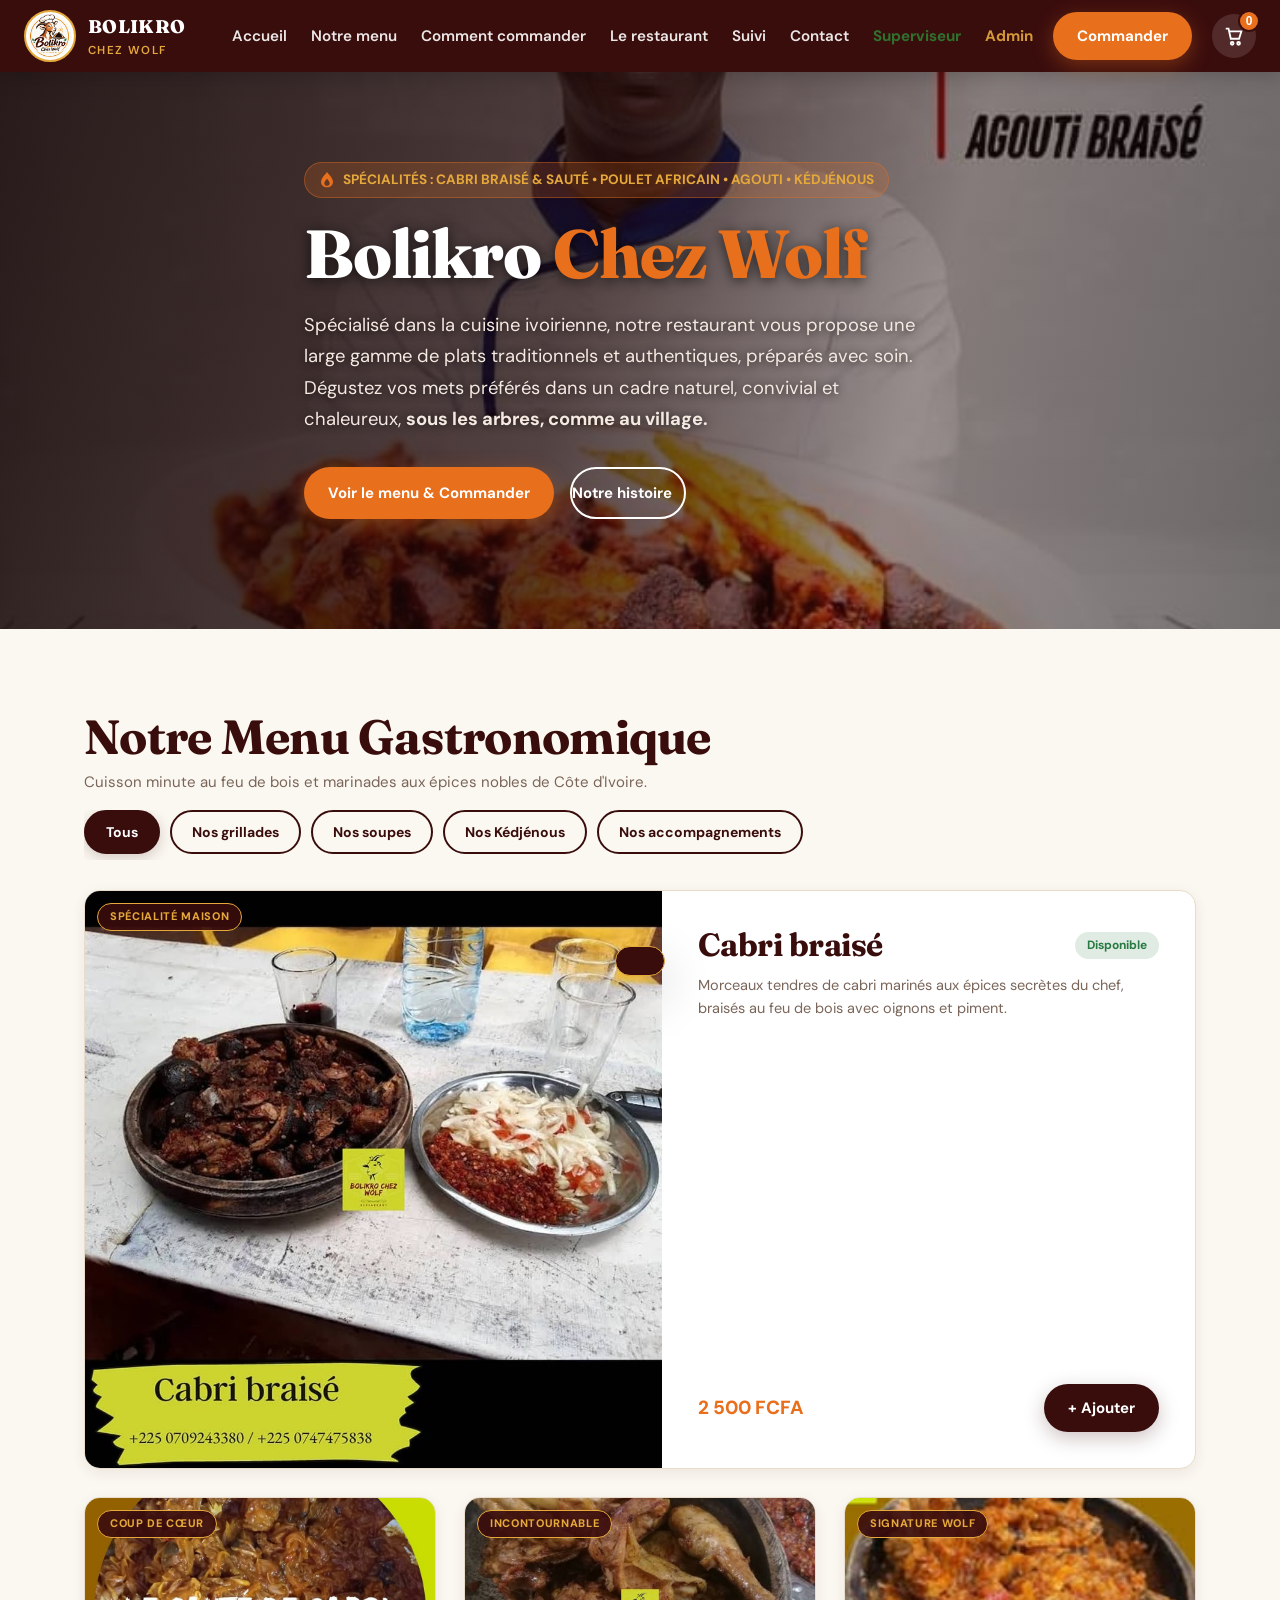
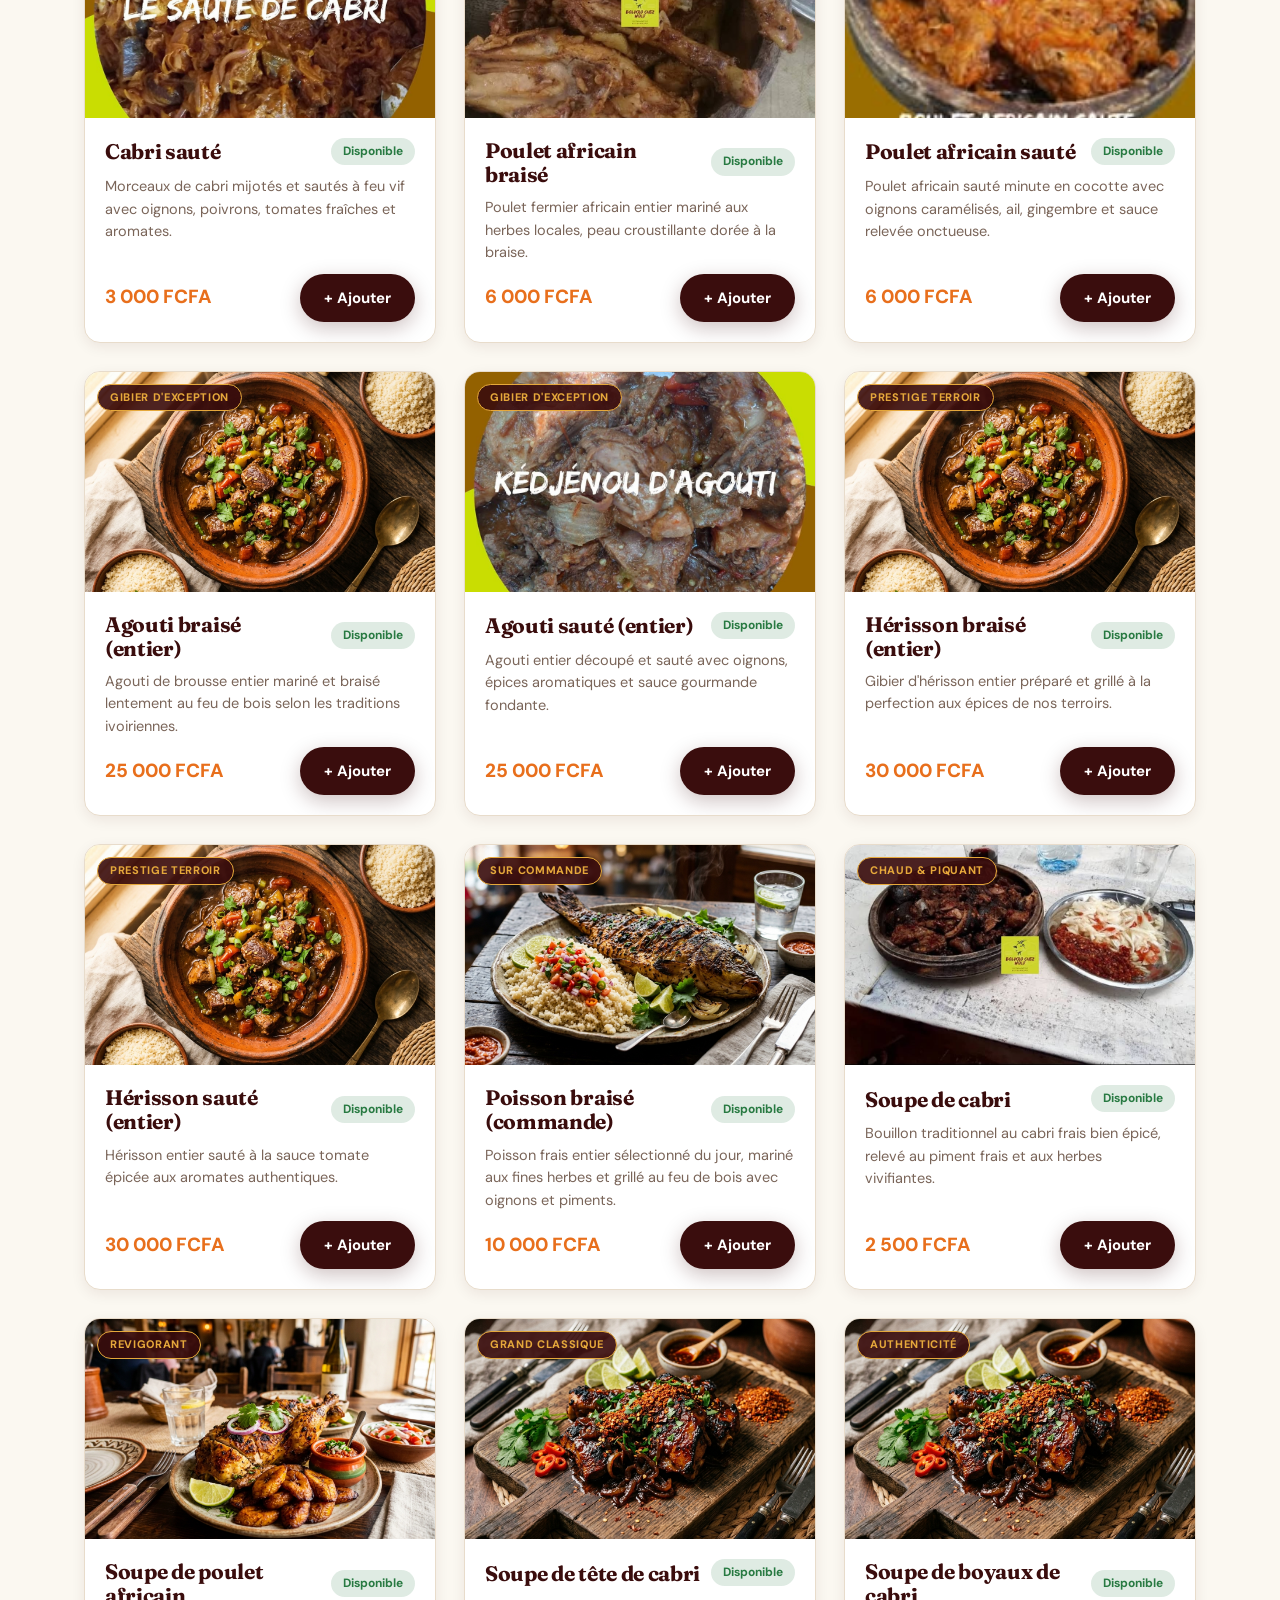
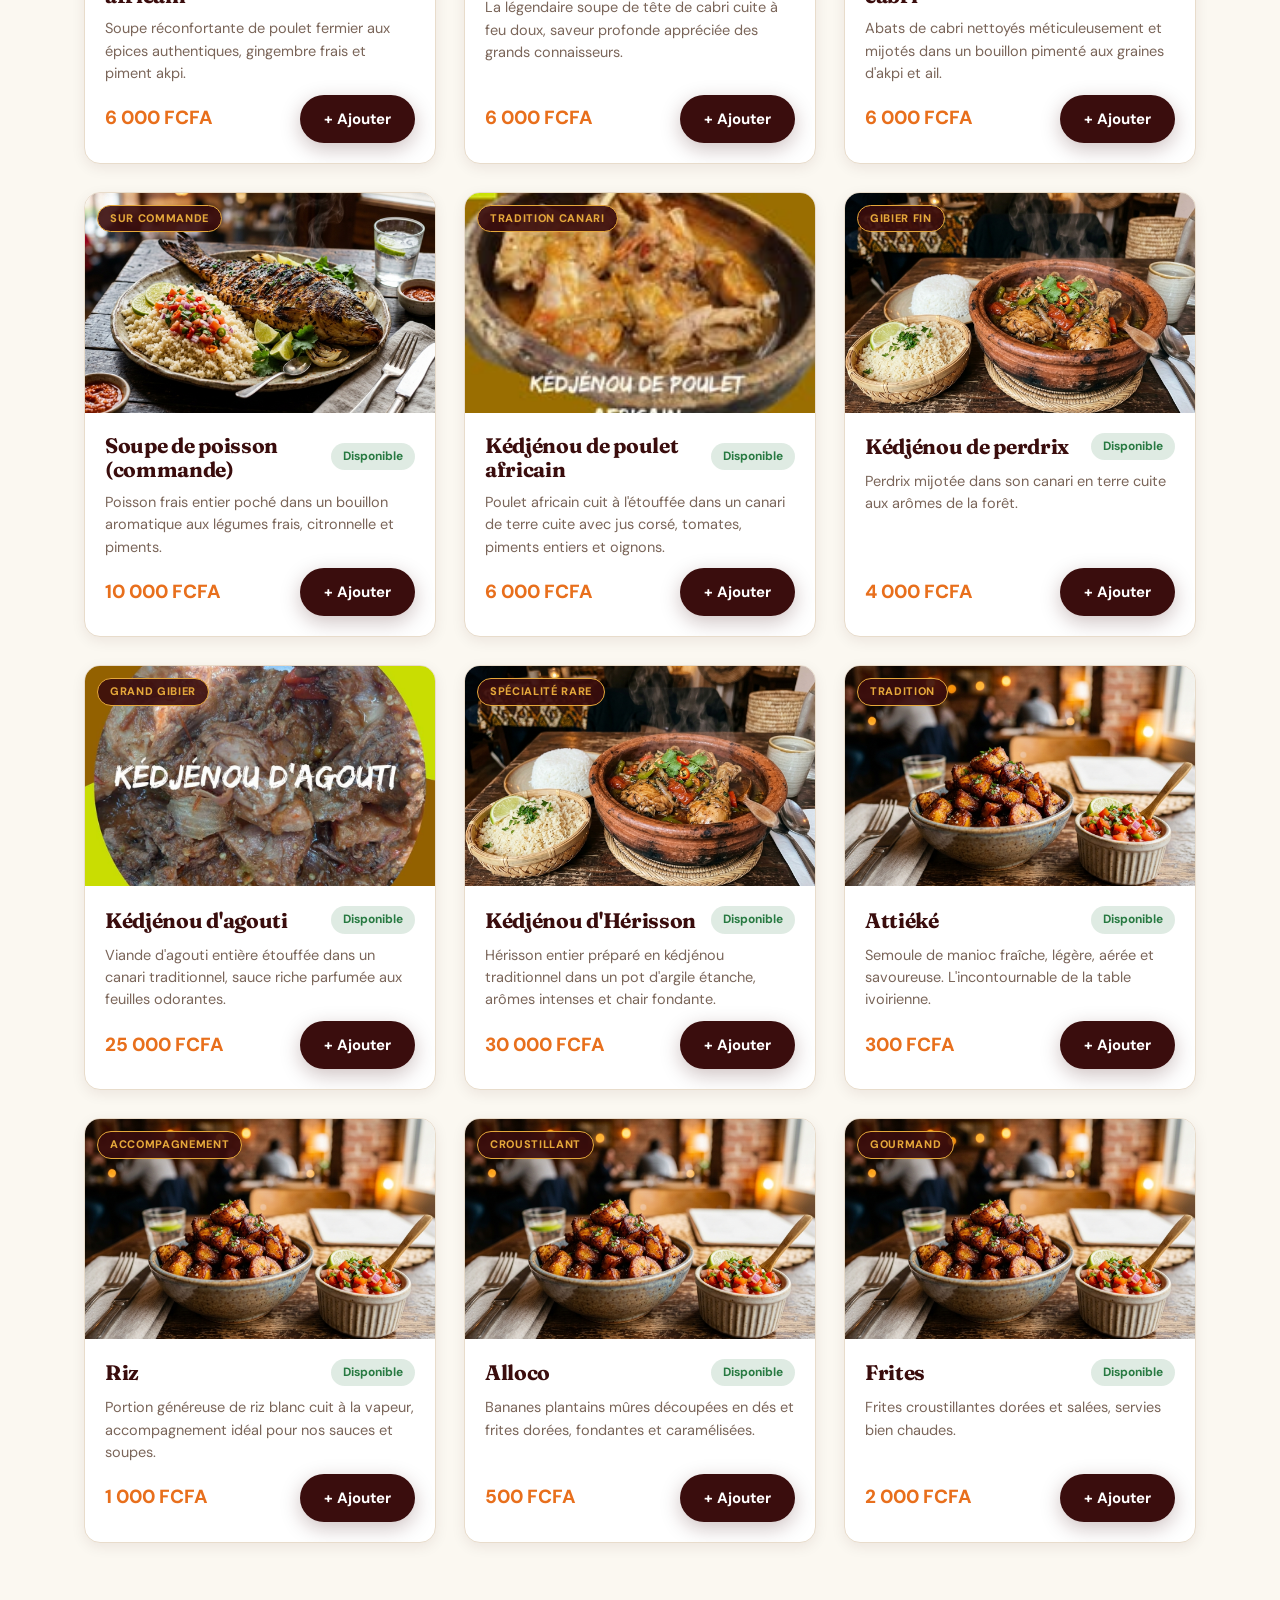
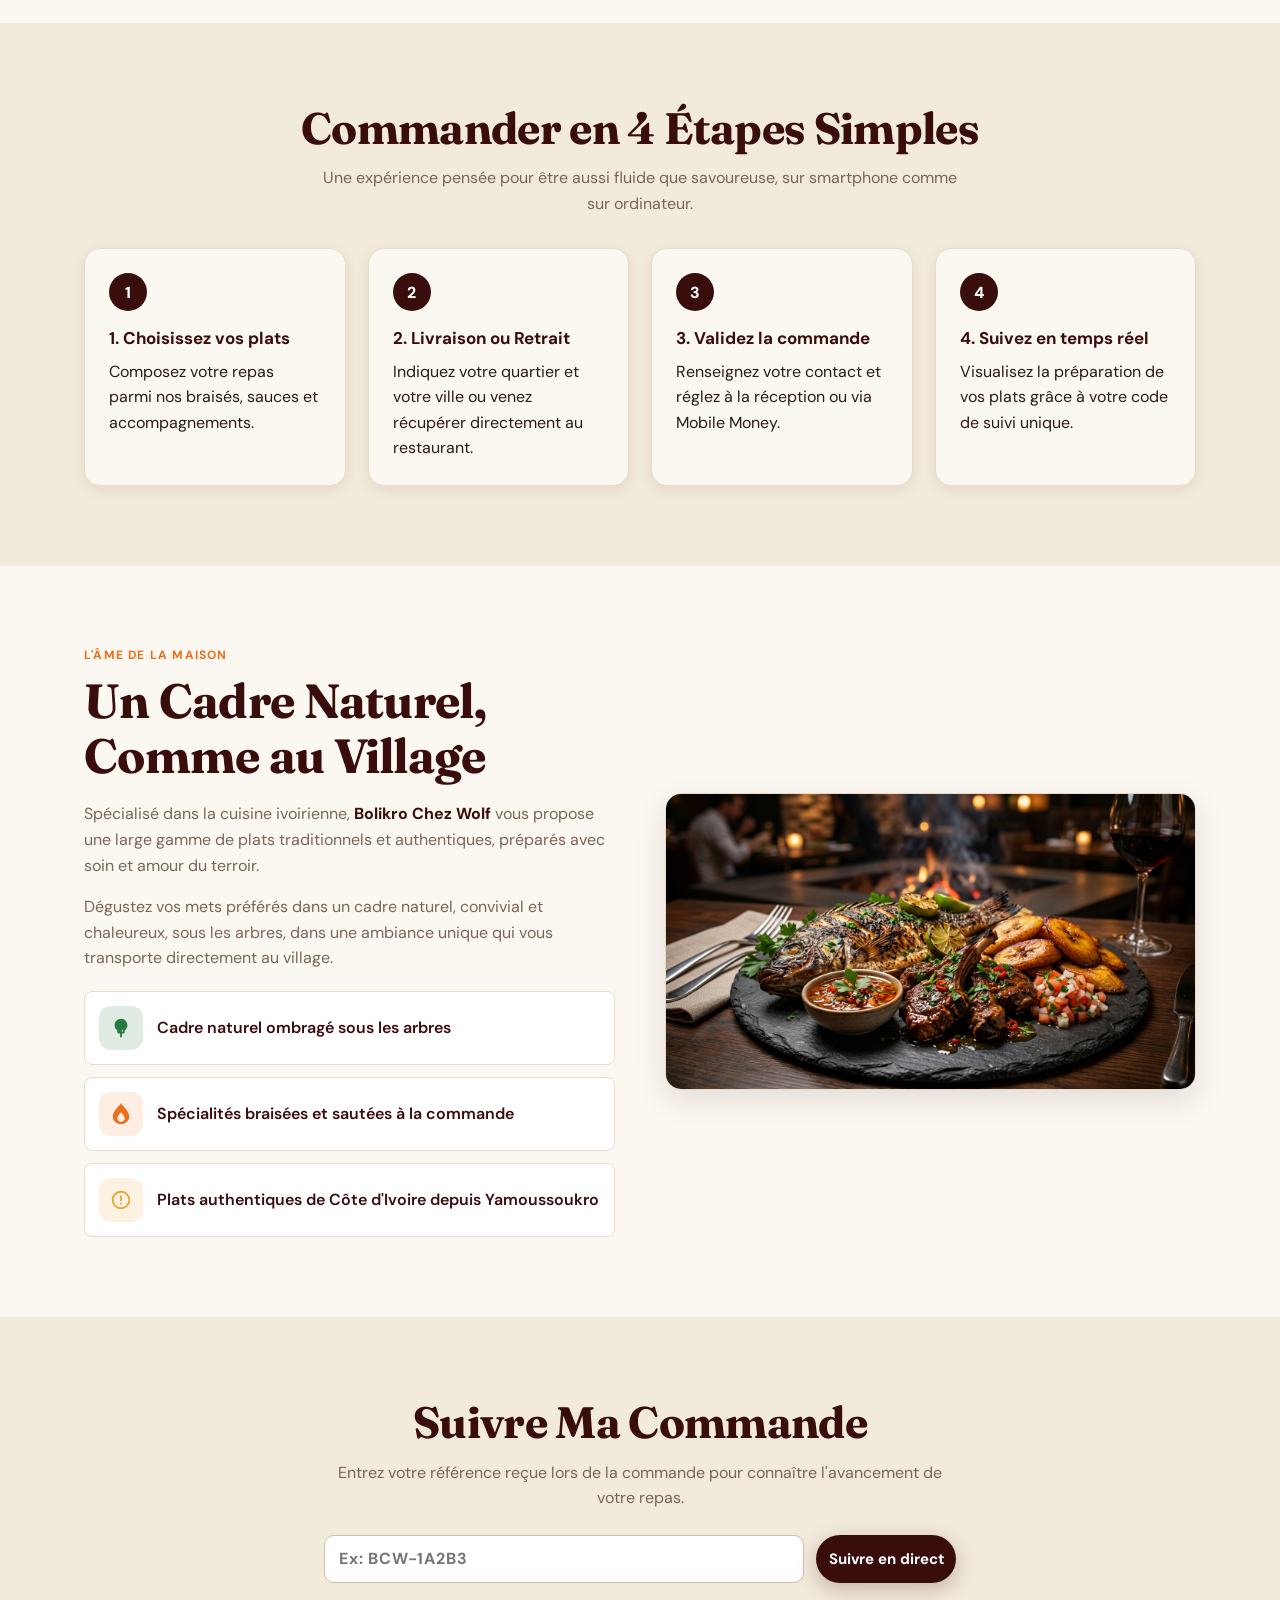
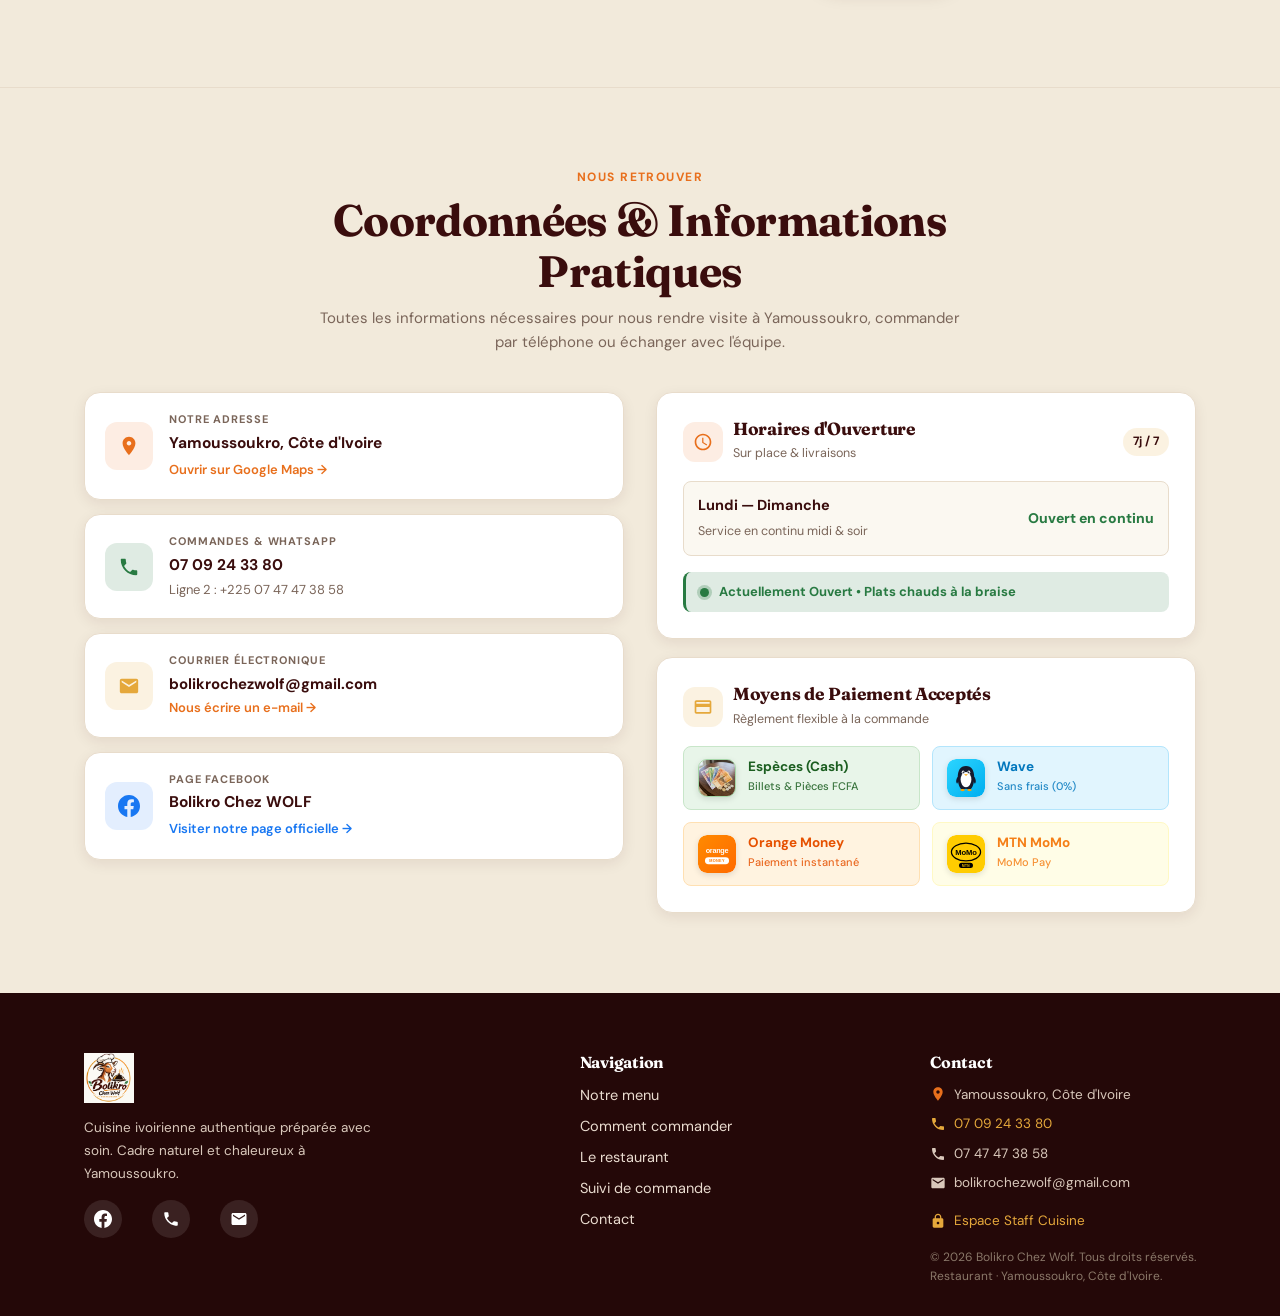
==== commit e6fd0572: "feat: separate superviseur.html and admin.html into distinct pages" ====
--- a/index.html
+++ b/index.html
@@ -1,18 +1,23 @@
 <!doctype html>
 <html lang="fr">
+
 <head>
   <meta charset="utf-8">
   <meta name="viewport" content="width=device-width, initial-scale=1">
   <title>Bolikro Chez Wolf · Restaurant Gastronomique Ivoirien — Yamoussoukro</title>
-  <meta name="description" content="Restaurant Bolikro Chez Wolf à Yamoussoukro, Côte d'Ivoire. Cuisine ivoirienne authentique : cabri braisé, poulet africain, carpe braisée, agouti sauté. Ambiance naturelle et conviviale, comme au village.">
-  
+  <meta name="description"
+    content="Restaurant Bolikro Chez Wolf à Yamoussoukro, Côte d'Ivoire. Cuisine ivoirienne authentique : cabri braisé, poulet africain, carpe braisée, agouti sauté. Ambiance naturelle et conviviale, comme au village.">
+
   <link rel="preconnect" href="https://fonts.googleapis.com">
   <link rel="preconnect" href="https://fonts.gstatic.com" crossorigin>
-  <link href="https://fonts.googleapis.com/css2?family=DM+Sans:ital,opsz,wght@0,9..40,400..800;1,9..40,400..800&family=Fraunces:ital,opsz,wght@0,9..144,600..900;1,9..144,600..900&display=swap" rel="stylesheet">
-  
+  <link
+    href="https://fonts.googleapis.com/css2?family=DM+Sans:ital,opsz,wght@0,9..40,400..800;1,9..40,400..800&family=Fraunces:ital,opsz,wght@0,9..144,600..900;1,9..144,600..900&display=swap"
+    rel="stylesheet">
+
   <link rel="icon" href="assets/images/logo.png">
   <link rel="stylesheet" href="assets/css/style.css?v=14">
 </head>
+
 <body>
 
   <!-- =========================================================================
@@ -34,16 +39,17 @@
       <a href="#apropos">Le restaurant</a>
       <a href="#suivi">Suivi</a>
       <a href="#contact">Contact</a>
-      <a href="admin.html" style="color: var(--gold); font-weight: 700;">Staff Cuisine</a>
+      <a href="superviseur.html" style="color: #2e7d32; font-weight: 700;">Superviseur</a>
+      <a href="admin.html" style="color: var(--gold); font-weight: 700;">Admin</a>
     </nav>
 
     <a class="btn" href="#menu">Commander</a>
 
     <button class="cart" id="cartBtn" aria-label="Ouvrir le panier">
       <svg width="22" height="22" viewBox="0 0 24 24" fill="none" stroke="currentColor" stroke-width="2">
-        <path d="M3 4h3l2.5 11h9L20 7H7"/>
-        <circle cx="10" cy="20" r="1.5"/>
-        <circle cx="17" cy="20" r="1.5"/>
+        <path d="M3 4h3l2.5 11h9L20 7H7" />
+        <circle cx="10" cy="20" r="1.5" />
+        <circle cx="17" cy="20" r="1.5" />
       </svg>
       <b id="cnt">0</b>
     </button>
@@ -68,15 +74,21 @@
       <div class="hero-overlay" aria-hidden="true"></div>
       <div class="wrap">
         <div>
-          <div style="display:inline-flex; align-items:center; gap:8px; background:rgba(232,111,28,0.2); border:1px solid rgba(232,111,28,0.4); padding:6px 14px; border-radius:999px; font-size:0.85rem; font-weight:700; color:var(--gold); margin-bottom:16px;">
-            <svg width="16" height="16" viewBox="0 0 24 24" fill="var(--or)"><path d="M12 23c-4.97 0-9-3.58-9-8 0-4.08 3.05-7.74 6.32-11.45C10 2.8 11.2 1.5 12 0c.8 1.5 2 2.8 2.68 3.55C17.95 7.26 21 10.92 21 15c0 4.42-4.03 8-9 8zm0-13c-2.33 2.67-4 4.88-4 6.75 0 2.21 1.79 4 4 4s4-1.79 4-4c0-1.87-1.67-4.08-4-6.75z"/></svg>
+          <div
+            style="display:inline-flex; align-items:center; gap:8px; background:rgba(232,111,28,0.2); border:1px solid rgba(232,111,28,0.4); padding:6px 14px; border-radius:999px; font-size:0.85rem; font-weight:700; color:var(--gold); margin-bottom:16px;">
+            <svg width="16" height="16" viewBox="0 0 24 24" fill="var(--or)">
+              <path
+                d="M12 23c-4.97 0-9-3.58-9-8 0-4.08 3.05-7.74 6.32-11.45C10 2.8 11.2 1.5 12 0c.8 1.5 2 2.8 2.68 3.55C17.95 7.26 21 10.92 21 15c0 4.42-4.03 8-9 8zm0-13c-2.33 2.67-4 4.88-4 6.75 0 2.21 1.79 4 4 4s4-1.79 4-4c0-1.87-1.67-4.08-4-6.75z" />
+            </svg>
             <span>SPÉCIALITÉS : CABRI BRAISÉ & SAUTÉ • POULET AFRICAIN • AGOUTI • KÉDJÉNOUS</span>
           </div>
           <h1>
             Bolikro <span>Chez Wolf</span>
           </h1>
           <p>
-            Spécialisé dans la cuisine ivoirienne, notre restaurant vous propose une large gamme de plats traditionnels et authentiques, préparés avec soin. Dégustez vos mets préférés dans un cadre naturel, convivial et chaleureux, <strong>sous les arbres, comme au village.</strong>
+            Spécialisé dans la cuisine ivoirienne, notre restaurant vous propose une large gamme de plats traditionnels
+            et authentiques, préparés avec soin. Dégustez vos mets préférés dans un cadre naturel, convivial et
+            chaleureux, <strong>sous les arbres, comme au village.</strong>
           </p>
           <div class="acts">
             <a class="btn" href="#menu">Voir le menu & Commander</a>
@@ -93,7 +105,8 @@
         <div class="sec-h">
           <div>
             <h2>Notre Menu Gastronomique</h2>
-            <p style="color:var(--mu); margin-top:6px; font-size:15px;">Cuisson minute au feu de bois et marinades aux épices nobles de Côte d'Ivoire.</p>
+            <p style="color:var(--mu); margin-top:6px; font-size:15px;">Cuisson minute au feu de bois et marinades aux
+              épices nobles de Côte d'Ivoire.</p>
           </div>
           <div class="tabs" id="tabs" role="group" aria-label="Catégories du menu"></div>
         </div>
@@ -107,8 +120,10 @@
     <!-- SECTION 4 ÉTAPES -->
     <section class="soft" id="etapes">
       <div class="wrap">
-        <h2 style="font-size:clamp(30px,4vw,44px); text-align:center; margin-bottom:12px;">Commander en 4 Étapes Simples</h2>
-        <p style="text-align:center; color:var(--mu); max-width:60ch; margin:auto;">Une expérience pensée pour être aussi fluide que savoureuse, sur smartphone comme sur ordinateur.</p>
+        <h2 style="font-size:clamp(30px,4vw,44px); text-align:center; margin-bottom:12px;">Commander en 4 Étapes Simples
+        </h2>
+        <p style="text-align:center; color:var(--mu); max-width:60ch; margin:auto;">Une expérience pensée pour être
+          aussi fluide que savoureuse, sur smartphone comme sur ordinateur.</p>
 
         <ol class="steps">
           <li>
@@ -117,7 +132,7 @@
           </li>
           <li>
             <b>2. Livraison ou Retrait</b>
-            Indiquez votre quartier à Abidjan ou venez récupérer directement au restaurant.
+            Indiquez votre quartier et votre ville ou venez récupérer directement au restaurant.
           </li>
           <li>
             <b>3. Validez la commande</b>
@@ -135,38 +150,56 @@
     <section id="apropos">
       <div class="wrap two">
         <div>
-          <span style="color:var(--or); font-weight:700; text-transform:uppercase; font-size:12px; letter-spacing:0.1em; display:block; margin-bottom:8px;">L'Âme de la Maison</span>
+          <span
+            style="color:var(--or); font-weight:700; text-transform:uppercase; font-size:12px; letter-spacing:0.1em; display:block; margin-bottom:8px;">L'Âme
+            de la Maison</span>
           <h2 style="font-size:clamp(32px,4vw,48px); margin-bottom:18px;">Un Cadre Naturel, Comme au Village</h2>
           <p style="color:var(--mu); font-size:16px; margin-bottom:16px;">
-            Spécialisé dans la cuisine ivoirienne, <strong style="color:var(--ink);">Bolikro Chez Wolf</strong> vous propose une large gamme de plats traditionnels et authentiques, préparés avec soin et amour du terroir.
+            Spécialisé dans la cuisine ivoirienne, <strong style="color:var(--ink);">Bolikro Chez Wolf</strong> vous
+            propose une large gamme de plats traditionnels et authentiques, préparés avec soin et amour du terroir.
           </p>
           <p style="color:var(--mu); font-size:16px; margin-bottom:20px;">
-            Dégustez vos mets préférés dans un cadre naturel, convivial et chaleureux, sous les arbres, dans une ambiance unique qui vous transporte directement au village.
+            Dégustez vos mets préférés dans un cadre naturel, convivial et chaleureux, sous les arbres, dans une
+            ambiance unique qui vous transporte directement au village.
           </p>
           <div style="display:flex; flex-direction:column; gap:12px;">
-            <div style="display:flex; align-items:center; gap:14px; padding:14px; background:#FFF; border-radius:var(--r-sm); border:1px solid var(--border);">
+            <div
+              style="display:flex; align-items:center; gap:14px; padding:14px; background:#FFF; border-radius:var(--r-sm); border:1px solid var(--border);">
               <span class="contact-ico" style="background:var(--lf-soft); color:var(--lf);">
-                <svg width="22" height="22" viewBox="0 0 24 24" fill="currentColor"><path d="M12 2C8.13 2 5 5.13 5 9c0 2.38 1.19 4.47 3 5.74V17c0 .55.45 1 1 1h2v4h2v-4h2c.55 0 1-.45 1-1v-2.26c1.81-1.27 3-3.36 3-5.74 0-3.87-3.13-7-7-7zm-1 14h-1v-2.2c.62.13 1.28.2 2 .2s1.38-.07 2-.2V16h-1v-2.07c1.78-.34 3.2-1.74 3.73-3.53C17.06 7.6 14.77 5.09 12 5.09S6.94 7.6 6.27 10.4c.53 1.79 1.95 3.19 3.73 3.53V16z"/></svg>
+                <svg width="22" height="22" viewBox="0 0 24 24" fill="currentColor">
+                  <path
+                    d="M12 2C8.13 2 5 5.13 5 9c0 2.38 1.19 4.47 3 5.74V17c0 .55.45 1 1 1h2v4h2v-4h2c.55 0 1-.45 1-1v-2.26c1.81-1.27 3-3.36 3-5.74 0-3.87-3.13-7-7-7zm-1 14h-1v-2.2c.62.13 1.28.2 2 .2s1.38-.07 2-.2V16h-1v-2.07c1.78-.34 3.2-1.74 3.73-3.53C17.06 7.6 14.77 5.09 12 5.09S6.94 7.6 6.27 10.4c.53 1.79 1.95 3.19 3.73 3.53V16z" />
+                </svg>
               </span>
               <span style="font-weight:600; color:var(--ink);">Cadre naturel ombragé sous les arbres</span>
             </div>
-            <div style="display:flex; align-items:center; gap:14px; padding:14px; background:#FFF; border-radius:var(--r-sm); border:1px solid var(--border);">
+            <div
+              style="display:flex; align-items:center; gap:14px; padding:14px; background:#FFF; border-radius:var(--r-sm); border:1px solid var(--border);">
               <span class="contact-ico" style="background:rgba(232,111,28,0.12); color:var(--or);">
-                <svg width="22" height="22" viewBox="0 0 24 24" fill="currentColor"><path d="M12 23c-4.97 0-9-3.58-9-8 0-4.08 3.05-7.74 6.32-11.45C10 2.8 11.2 1.5 12 0c.8 1.5 2 2.8 2.68 3.55C17.95 7.26 21 10.92 21 15c0 4.42-4.03 8-9 8zm0-13c-2.33 2.67-4 4.88-4 6.75 0 2.21 1.79 4 4 4s4-1.79 4-4c0-1.87-1.67-4.08-4-6.75z"/></svg>
+                <svg width="22" height="22" viewBox="0 0 24 24" fill="currentColor">
+                  <path
+                    d="M12 23c-4.97 0-9-3.58-9-8 0-4.08 3.05-7.74 6.32-11.45C10 2.8 11.2 1.5 12 0c.8 1.5 2 2.8 2.68 3.55C17.95 7.26 21 10.92 21 15c0 4.42-4.03 8-9 8zm0-13c-2.33 2.67-4 4.88-4 6.75 0 2.21 1.79 4 4 4s4-1.79 4-4c0-1.87-1.67-4.08-4-6.75z" />
+                </svg>
               </span>
               <span style="font-weight:600; color:var(--ink);">Spécialités braisées et sautées à la commande</span>
             </div>
-            <div style="display:flex; align-items:center; gap:14px; padding:14px; background:#FFF; border-radius:var(--r-sm); border:1px solid var(--border);">
+            <div
+              style="display:flex; align-items:center; gap:14px; padding:14px; background:#FFF; border-radius:var(--r-sm); border:1px solid var(--border);">
               <span class="contact-ico" style="background:var(--gold-soft); color:var(--gold);">
-                <svg width="22" height="22" viewBox="0 0 24 24" fill="currentColor"><path d="M12 2C6.48 2 2 6.48 2 12s4.48 10 10 10 10-4.48 10-10S17.52 2 12 2zm0 18c-4.41 0-8-3.59-8-8s3.59-8 8-8 8 3.59 8 8-3.59 8-8 8zm-1-13h2v6h-2zm0 8h2v2h-2z"/></svg>
+                <svg width="22" height="22" viewBox="0 0 24 24" fill="currentColor">
+                  <path
+                    d="M12 2C6.48 2 2 6.48 2 12s4.48 10 10 10 10-4.48 10-10S17.52 2 12 2zm0 18c-4.41 0-8-3.59-8-8s3.59-8 8-8 8 3.59 8 8-3.59 8-8 8zm-1-13h2v6h-2zm0 8h2v2h-2z" />
+                </svg>
               </span>
-              <span style="font-weight:600; color:var(--ink);">Plats authentiques de Côte d'Ivoire depuis Yamoussoukro</span>
+              <span style="font-weight:600; color:var(--ink);">Plats authentiques de Côte d'Ivoire depuis
+                Yamoussoukro</span>
             </div>
           </div>
         </div>
 
         <div>
-          <img src="assets/images/hero.jpg" alt="Ambiance Bolikro Chez Wolf, cadre naturel Yamoussoukro" style="border-radius:var(--r); box-shadow:var(--shadow-md); border:1px solid var(--border);">
+          <img src="assets/images/hero.jpg" alt="Ambiance Bolikro Chez Wolf, cadre naturel Yamoussoukro"
+            style="border-radius:var(--r); box-shadow:var(--shadow-md); border:1px solid var(--border);">
         </div>
       </div>
     </section>
@@ -175,10 +208,12 @@
     <section class="soft" id="suivi">
       <div class="wrap" style="max-width:680px;">
         <h2 style="font-size:clamp(30px,4vw,44px); text-align:center; margin-bottom:12px;">Suivre Ma Commande</h2>
-        <p style="text-align:center; color:var(--mu); margin-bottom:24px;">Entrez votre référence reçue lors de la commande pour connaître l'avancement de votre repas.</p>
+        <p style="text-align:center; color:var(--mu); margin-bottom:24px;">Entrez votre référence reçue lors de la
+          commande pour connaître l'avancement de votre repas.</p>
 
         <form id="tf" class="track-form">
-          <input id="num" placeholder="Ex: BCW-1A2B3" aria-label="Numéro de commande" autocomplete="off" style="font-weight:700; font-size:16px; letter-spacing:0.05em;">
+          <input id="num" placeholder="Ex: BCW-1A2B3" aria-label="Numéro de commande" autocomplete="off"
+            style="font-weight:700; font-size:16px; letter-spacing:0.05em;">
           <button class="btn dk" style="min-width:140px;">Suivre en direct</button>
         </form>
 
@@ -190,9 +225,12 @@
     <section id="contact" style="background: var(--iv2); border-top: 1px solid var(--border);">
       <div class="wrap">
         <div style="text-align:center; max-width:660px; margin:0 auto 38px;">
-          <span style="color:var(--or); font-weight:700; text-transform:uppercase; font-size:12px; letter-spacing:0.12em; display:block; margin-bottom:8px;">Nous Retrouver</span>
+          <span
+            style="color:var(--or); font-weight:700; text-transform:uppercase; font-size:12px; letter-spacing:0.12em; display:block; margin-bottom:8px;">Nous
+            Retrouver</span>
           <h2 style="font-size:clamp(32px,4vw,44px); margin-bottom:10px;">Coordonnées & Informations Pratiques</h2>
-          <p style="color:var(--mu); font-size:15px; margin:0;">Toutes les informations nécessaires pour nous rendre visite à Yamoussoukro, commander par téléphone ou échanger avec l'équipe.</p>
+          <p style="color:var(--mu); font-size:15px; margin:0;">Toutes les informations nécessaires pour nous rendre
+            visite à Yamoussoukro, commander par téléphone ou échanger avec l'équipe.</p>
         </div>
 
         <div class="contact-grid">
@@ -200,45 +238,76 @@
           <div style="display:flex; flex-direction:column; gap:14px;">
             <a class="contact-card" href="https://maps.app.goo.gl/Gt6iu7Uzi5nmxgsb9" target="_blank" rel="noopener">
               <span class="contact-ico" style="background:rgba(232,111,28,0.12); color:var(--or);">
-                <svg width="22" height="22" viewBox="0 0 24 24" fill="currentColor"><path d="M12 2C8.13 2 5 5.13 5 9c0 5.25 7 13 7 13s7-7.75 7-13c0-3.87-3.13-7-7-7zm0 9.5c-1.38 0-2.5-1.12-2.5-2.5s1.12-2.5 2.5-2.5 2.5 1.12 2.5 2.5-1.12 2.5-2.5 2.5z"/></svg>
+                <svg width="22" height="22" viewBox="0 0 24 24" fill="currentColor">
+                  <path
+                    d="M12 2C8.13 2 5 5.13 5 9c0 5.25 7 13 7 13s7-7.75 7-13c0-3.87-3.13-7-7-7zm0 9.5c-1.38 0-2.5-1.12-2.5-2.5s1.12-2.5 2.5-2.5 2.5 1.12 2.5 2.5-1.12 2.5-2.5 2.5z" />
+                </svg>
               </span>
               <div style="flex:1;">
-                <span style="font-size:11px; text-transform:uppercase; letter-spacing:0.08em; color:var(--mu); font-weight:700; display:block;">Notre Adresse</span>
-                <strong style="color:var(--ink); font-size:15.5px; display:block; margin-top:2px;">Yamoussoukro, Côte d'Ivoire</strong>
-                <span style="color:var(--or); font-size:13px; font-weight:600; display:inline-flex; align-items:center; gap:4px; margin-top:2px;">Ouvrir sur Google Maps →</span>
+                <span
+                  style="font-size:11px; text-transform:uppercase; letter-spacing:0.08em; color:var(--mu); font-weight:700; display:block;">Notre
+                  Adresse</span>
+                <strong style="color:var(--ink); font-size:15.5px; display:block; margin-top:2px;">Yamoussoukro, Côte
+                  d'Ivoire</strong>
+                <span
+                  style="color:var(--or); font-size:13px; font-weight:600; display:inline-flex; align-items:center; gap:4px; margin-top:2px;">Ouvrir
+                  sur Google Maps →</span>
               </div>
             </a>
 
             <a class="contact-card" href="tel:+2250709243380">
               <span class="contact-ico" style="background:var(--lf-soft); color:var(--lf);">
-                <svg width="22" height="22" viewBox="0 0 24 24" fill="currentColor"><path d="M6.62 10.79c1.44 2.83 3.76 5.14 6.59 6.59l2.2-2.2c.27-.27.67-.36 1.02-.24 1.12.37 2.33.57 3.57.57.55 0 1 .45 1 1V20c0 .55-.45 1-1 1-9.39 0-17-7.61-17-17 0-.55.45-1 1-1h3.5c.55 0 1 .45 1 1 0 1.25.2 2.45.57 3.57.11.35.03.74-.25 1.02l-2.2 2.2z"/></svg>
+                <svg width="22" height="22" viewBox="0 0 24 24" fill="currentColor">
+                  <path
+                    d="M6.62 10.79c1.44 2.83 3.76 5.14 6.59 6.59l2.2-2.2c.27-.27.67-.36 1.02-.24 1.12.37 2.33.57 3.57.57.55 0 1 .45 1 1V20c0 .55-.45 1-1 1-9.39 0-17-7.61-17-17 0-.55.45-1 1-1h3.5c.55 0 1 .45 1 1 0 1.25.2 2.45.57 3.57.11.35.03.74-.25 1.02l-2.2 2.2z" />
+                </svg>
               </span>
               <div style="flex:1;">
-                <span style="font-size:11px; text-transform:uppercase; letter-spacing:0.08em; color:var(--mu); font-weight:700; display:block;">Commandes & WhatsApp</span>
-                <strong style="color:var(--ink); font-size:15.5px; display:block; margin-top:2px;">07 09 24 33 80</strong>
-                <span style="color:var(--mu); font-size:13px; display:block; margin-top:2px;">Ligne 2 : +225 07 47 47 38 58</span>
+                <span
+                  style="font-size:11px; text-transform:uppercase; letter-spacing:0.08em; color:var(--mu); font-weight:700; display:block;">Commandes
+                  & WhatsApp</span>
+                <strong style="color:var(--ink); font-size:15.5px; display:block; margin-top:2px;">07 09 24 33
+                  80</strong>
+                <span style="color:var(--mu); font-size:13px; display:block; margin-top:2px;">Ligne 2 : +225 07 47 47 38
+                  58</span>
               </div>
             </a>
 
             <a class="contact-card" href="mailto:bolikrochezwolf@gmail.com">
               <span class="contact-ico" style="background:var(--gold-soft); color:var(--gold);">
-                <svg width="22" height="22" viewBox="0 0 24 24" fill="currentColor"><path d="M20 4H4c-1.1 0-1.99.9-1.99 2L2 18c0 1.1.9 2 2 2h16c1.1 0 2-.9 2-2V6c0-1.1-.9-2-2-2zm0 4l-8 5-8-5V6l8 5 8-5v2z"/></svg>
+                <svg width="22" height="22" viewBox="0 0 24 24" fill="currentColor">
+                  <path
+                    d="M20 4H4c-1.1 0-1.99.9-1.99 2L2 18c0 1.1.9 2 2 2h16c1.1 0 2-.9 2-2V6c0-1.1-.9-2-2-2zm0 4l-8 5-8-5V6l8 5 8-5v2z" />
+                </svg>
               </span>
               <div style="flex:1;">
-                <span style="font-size:11px; text-transform:uppercase; letter-spacing:0.08em; color:var(--mu); font-weight:700; display:block;">Courrier Électronique</span>
-                <strong style="color:var(--ink); font-size:15px; display:block; margin-top:2px; word-break:break-all;">bolikrochezwolf@gmail.com</strong>
-                <span style="color:var(--or); font-size:13px; font-weight:600; margin-top:2px; display:block;">Nous écrire un e-mail →</span>
+                <span
+                  style="font-size:11px; text-transform:uppercase; letter-spacing:0.08em; color:var(--mu); font-weight:700; display:block;">Courrier
+                  Électronique</span>
+                <strong
+                  style="color:var(--ink); font-size:15px; display:block; margin-top:2px; word-break:break-all;">bolikrochezwolf@gmail.com</strong>
+                <span style="color:var(--or); font-size:13px; font-weight:600; margin-top:2px; display:block;">Nous
+                  écrire un e-mail →</span>
               </div>
             </a>
 
-            <a class="contact-card" href="https://www.facebook.com/Bolikroyakrochezwolf/" target="_blank" rel="noopener">
+            <a class="contact-card" href="https://www.facebook.com/Bolikroyakrochezwolf/" target="_blank"
+              rel="noopener">
               <span class="contact-ico" style="background:rgba(24, 119, 242, 0.12); color:#1877F2;">
-                <svg width="22" height="22" viewBox="0 0 24 24" fill="currentColor"><path d="M24 12.073c0-6.627-5.373-12-12-12s-12 5.373-12 12c0 5.99 4.388 10.954 10.125 11.854v-8.385H7.078v-3.47h3.047V9.43c0-3.007 1.792-4.669 4.533-4.669 1.312 0 2.686.235 2.686.235v2.953H15.83c-1.491 0-1.956.925-1.956 1.874v2.25h3.328l-.532 3.47h-2.796v8.385C19.612 23.027 24 18.062 24 12.073z"/></svg>
+                <svg width="22" height="22" viewBox="0 0 24 24" fill="currentColor">
+                  <path
+                    d="M24 12.073c0-6.627-5.373-12-12-12s-12 5.373-12 12c0 5.99 4.388 10.954 10.125 11.854v-8.385H7.078v-3.47h3.047V9.43c0-3.007 1.792-4.669 4.533-4.669 1.312 0 2.686.235 2.686.235v2.953H15.83c-1.491 0-1.956.925-1.956 1.874v2.25h3.328l-.532 3.47h-2.796v8.385C19.612 23.027 24 18.062 24 12.073z" />
+                </svg>
               </span>
               <div style="flex:1;">
-                <span style="font-size:11px; text-transform:uppercase; letter-spacing:0.08em; color:var(--mu); font-weight:700; display:block;">Page Facebook</span>
-                <strong style="color:var(--ink); font-size:15.5px; display:block; margin-top:2px;">Bolikro Chez WOLF</strong>
-                <span style="color:#1877F2; font-size:13px; font-weight:600; display:inline-flex; align-items:center; gap:4px; margin-top:2px;">Visiter notre page officielle →</span>
+                <span
+                  style="font-size:11px; text-transform:uppercase; letter-spacing:0.08em; color:var(--mu); font-weight:700; display:block;">Page
+                  Facebook</span>
+                <strong style="color:var(--ink); font-size:15.5px; display:block; margin-top:2px;">Bolikro Chez
+                  WOLF</strong>
+                <span
+                  style="color:#1877F2; font-size:13px; font-weight:600; display:inline-flex; align-items:center; gap:4px; margin-top:2px;">Visiter
+                  notre page officielle →</span>
               </div>
             </a>
           </div>
@@ -249,18 +318,25 @@
             <div class="contact-info-box">
               <div style="display:flex; align-items:center; justify-content:space-between; gap:12px; flex-wrap:wrap;">
                 <div style="display:flex; align-items:center; gap:10px;">
-                  <span class="contact-ico" style="width:40px; height:40px; background:rgba(232,111,28,0.12); color:var(--or);">
-                    <svg width="20" height="20" viewBox="0 0 24 24" fill="currentColor"><path d="M11.99 2C6.47 2 2 6.48 2 12s4.47 10 9.99 10C17.52 22 22 17.52 22 12S17.52 2 11.99 2zM12 20c-4.42 0-8-3.58-8-8s3.58-8 8-8 8 3.58 8 8-3.58 8-8 8zm.5-13H11v6l5.25 3.15.75-1.23-4.5-2.67z"/></svg>
+                  <span class="contact-ico"
+                    style="width:40px; height:40px; background:rgba(232,111,28,0.12); color:var(--or);">
+                    <svg width="20" height="20" viewBox="0 0 24 24" fill="currentColor">
+                      <path
+                        d="M11.99 2C6.47 2 2 6.48 2 12s4.47 10 9.99 10C17.52 22 22 17.52 22 12S17.52 2 11.99 2zM12 20c-4.42 0-8-3.58-8-8s3.58-8 8-8 8 3.58 8 8-3.58 8-8 8zm.5-13H11v6l5.25 3.15.75-1.23-4.5-2.67z" />
+                    </svg>
                   </span>
                   <div>
                     <h3 style="font-size:17.5px; margin:0; color:var(--ink);">Horaires d'Ouverture</h3>
                     <small style="color:var(--mu); font-size:12.5px;">Sur place & livraisons</small>
                   </div>
                 </div>
-                <span style="padding:4px 10px; background:var(--gold-soft); color:var(--ink); border-radius:999px; font-weight:700; font-size:12px;">7j / 7</span>
-              </div>
-
-              <div style="display:flex; justify-content:space-between; align-items:center; padding:12px 14px; background:var(--iv); border-radius:var(--r-sm); border:1px solid var(--border);">
+                <span
+                  style="padding:4px 10px; background:var(--gold-soft); color:var(--ink); border-radius:999px; font-weight:700; font-size:12px;">7j
+                  / 7</span>
+              </div>
+
+              <div
+                style="display:flex; justify-content:space-between; align-items:center; padding:12px 14px; background:var(--iv); border-radius:var(--r-sm); border:1px solid var(--border);">
                 <div>
                   <strong style="color:var(--ink); font-size:14.5px; display:block;">Lundi — Dimanche</strong>
                   <span style="color:var(--mu); font-size:12.5px;">Service en continu midi & soir</span>
@@ -268,17 +344,24 @@
                 <span style="color:var(--lf); font-weight:800; font-size:14px;">Ouvert en continu</span>
               </div>
 
-              <div style="padding:10px 14px; background:var(--lf-soft); border-radius:var(--r-sm); border-left:3px solid var(--lf); display:flex; align-items:center; gap:10px;">
-                <span style="width:9px; height:9px; border-radius:50%; background:var(--lf); display:inline-block; box-shadow:0 0 0 3px rgba(40,122,66,0.25);"></span>
-                <span style="color:var(--lf); font-weight:700; font-size:13px;">Actuellement Ouvert • Plats chauds à la braise</span>
+              <div
+                style="padding:10px 14px; background:var(--lf-soft); border-radius:var(--r-sm); border-left:3px solid var(--lf); display:flex; align-items:center; gap:10px;">
+                <span
+                  style="width:9px; height:9px; border-radius:50%; background:var(--lf); display:inline-block; box-shadow:0 0 0 3px rgba(40,122,66,0.25);"></span>
+                <span style="color:var(--lf); font-weight:700; font-size:13px;">Actuellement Ouvert • Plats chauds à la
+                  braise</span>
               </div>
             </div>
 
             <!-- Carte Moyens de Paiement -->
             <div class="contact-info-box">
               <div style="display:flex; align-items:center; gap:10px;">
-                <span class="contact-ico" style="width:40px; height:40px; background:var(--gold-soft); color:var(--gold);">
-                  <svg width="20" height="20" viewBox="0 0 24 24" fill="currentColor"><path d="M20 4H4c-1.11 0-1.99.89-1.99 2L2 18c0 1.11.89 2 2 2h16c1.11 0 2-.89 2-2V6c0-1.11-.89-2-2-2zm0 14H4v-6h16v6zm0-10H4V6h16v2z"/></svg>
+                <span class="contact-ico"
+                  style="width:40px; height:40px; background:var(--gold-soft); color:var(--gold);">
+                  <svg width="20" height="20" viewBox="0 0 24 24" fill="currentColor">
+                    <path
+                      d="M20 4H4c-1.11 0-1.99.89-1.99 2L2 18c0 1.11.89 2 2 2h16c1.11 0 2-.89 2-2V6c0-1.11-.89-2-2-2zm0 14H4v-6h16v6zm0-10H4V6h16v2z" />
+                  </svg>
                 </span>
                 <div>
                   <h3 style="font-size:17.5px; margin:0; color:var(--ink);">Moyens de Paiement Acceptés</h3>
@@ -339,14 +422,24 @@
           Cuisine ivoirienne authentique préparée avec soin. Cadre naturel et chaleureux à Yamoussoukro.
         </p>
         <div style="display:flex; gap:12px;">
-          <a class="soc-btn" href="https://www.facebook.com/Bolikroyakrochezwolf/" target="_blank" rel="noopener" aria-label="Facebook">
-            <svg width="18" height="18" viewBox="0 0 24 24" fill="currentColor"><path d="M24 12.073c0-6.627-5.373-12-12-12s-12 5.373-12 12c0 5.99 4.388 10.954 10.125 11.854v-8.385H7.078v-3.47h3.047V9.43c0-3.007 1.792-4.669 4.533-4.669 1.312 0 2.686.235 2.686.235v2.953H15.83c-1.491 0-1.956.925-1.956 1.874v2.25h3.328l-.532 3.47h-2.796v8.385C19.612 23.027 24 18.062 24 12.073z"/></svg>
+          <a class="soc-btn" href="https://www.facebook.com/Bolikroyakrochezwolf/" target="_blank" rel="noopener"
+            aria-label="Facebook">
+            <svg width="18" height="18" viewBox="0 0 24 24" fill="currentColor">
+              <path
+                d="M24 12.073c0-6.627-5.373-12-12-12s-12 5.373-12 12c0 5.99 4.388 10.954 10.125 11.854v-8.385H7.078v-3.47h3.047V9.43c0-3.007 1.792-4.669 4.533-4.669 1.312 0 2.686.235 2.686.235v2.953H15.83c-1.491 0-1.956.925-1.956 1.874v2.25h3.328l-.532 3.47h-2.796v8.385C19.612 23.027 24 18.062 24 12.073z" />
+            </svg>
           </a>
           <a class="soc-btn" href="tel:+2250709243380" aria-label="Téléphone">
-            <svg width="18" height="18" viewBox="0 0 24 24" fill="currentColor"><path d="M6.62 10.79c1.44 2.83 3.76 5.14 6.59 6.59l2.2-2.2c.27-.27.67-.36 1.02-.24 1.12.37 2.33.57 3.57.57.55 0 1 .45 1 1V20c0 .55-.45 1-1 1-9.39 0-17-7.61-17-17 0-.55.45-1 1-1h3.5c.55 0 1 .45 1 1 0 1.25.2 2.45.57 3.57.11.35.03.74-.25 1.02l-2.2 2.2z"/></svg>
+            <svg width="18" height="18" viewBox="0 0 24 24" fill="currentColor">
+              <path
+                d="M6.62 10.79c1.44 2.83 3.76 5.14 6.59 6.59l2.2-2.2c.27-.27.67-.36 1.02-.24 1.12.37 2.33.57 3.57.57.55 0 1 .45 1 1V20c0 .55-.45 1-1 1-9.39 0-17-7.61-17-17 0-.55.45-1 1-1h3.5c.55 0 1 .45 1 1 0 1.25.2 2.45.57 3.57.11.35.03.74-.25 1.02l-2.2 2.2z" />
+            </svg>
           </a>
           <a class="soc-btn" href="mailto:bolikrochezwolf@gmail.com" aria-label="Email">
-            <svg width="18" height="18" viewBox="0 0 24 24" fill="currentColor"><path d="M20 4H4c-1.1 0-1.99.9-1.99 2L2 18c0 1.1.9 2 2 2h16c1.1 0 2-.9 2-2V6c0-1.1-.9-2-2-2zm0 4l-8 5-8-5V6l8 5 8-5v2z"/></svg>
+            <svg width="18" height="18" viewBox="0 0 24 24" fill="currentColor">
+              <path
+                d="M20 4H4c-1.1 0-1.99.9-1.99 2L2 18c0 1.1.9 2 2 2h16c1.1 0 2-.9 2-2V6c0-1.1-.9-2-2-2zm0 4l-8 5-8-5V6l8 5 8-5v2z" />
+            </svg>
           </a>
         </div>
       </div>
@@ -366,23 +459,40 @@
         <h4 style="color:#FFF; margin-bottom:12px; font-size:16px;">Contact</h4>
         <div style="display:flex; flex-direction:column; gap:8px; color:#D9C8BB; font-size:13.5px;">
           <span style="display:inline-flex; align-items:center; gap:8px;">
-            <svg width="16" height="16" viewBox="0 0 24 24" fill="var(--or)"><path d="M12 2C8.13 2 5 5.13 5 9c0 5.25 7 13 7 13s7-7.75 7-13c0-3.87-3.13-7-7-7zm0 9.5c-1.38 0-2.5-1.12-2.5-2.5s1.12-2.5 2.5-2.5 2.5 1.12 2.5 2.5-1.12 2.5-2.5 2.5z"/></svg>
+            <svg width="16" height="16" viewBox="0 0 24 24" fill="var(--or)">
+              <path
+                d="M12 2C8.13 2 5 5.13 5 9c0 5.25 7 13 7 13s7-7.75 7-13c0-3.87-3.13-7-7-7zm0 9.5c-1.38 0-2.5-1.12-2.5-2.5s1.12-2.5 2.5-2.5 2.5 1.12 2.5 2.5-1.12 2.5-2.5 2.5z" />
+            </svg>
             Yamoussoukro, Côte d'Ivoire
           </span>
           <a href="tel:+2250709243380" style="color:#E5A83B; display:inline-flex; align-items:center; gap:8px;">
-            <svg width="16" height="16" viewBox="0 0 24 24" fill="currentColor"><path d="M6.62 10.79c1.44 2.83 3.76 5.14 6.59 6.59l2.2-2.2c.27-.27.67-.36 1.02-.24 1.12.37 2.33.57 3.57.57.55 0 1 .45 1 1V20c0 .55-.45 1-1 1-9.39 0-17-7.61-17-17 0-.55.45-1 1-1h3.5c.55 0 1 .45 1 1 0 1.25.2 2.45.57 3.57.11.35.03.74-.25 1.02l-2.2 2.2z"/></svg>
+            <svg width="16" height="16" viewBox="0 0 24 24" fill="currentColor">
+              <path
+                d="M6.62 10.79c1.44 2.83 3.76 5.14 6.59 6.59l2.2-2.2c.27-.27.67-.36 1.02-.24 1.12.37 2.33.57 3.57.57.55 0 1 .45 1 1V20c0 .55-.45 1-1 1-9.39 0-17-7.61-17-17 0-.55.45-1 1-1h3.5c.55 0 1 .45 1 1 0 1.25.2 2.45.57 3.57.11.35.03.74-.25 1.02l-2.2 2.2z" />
+            </svg>
             07 09 24 33 80
           </a>
           <a href="tel:+2250747473858" style="color:#D9C8BB; display:inline-flex; align-items:center; gap:8px;">
-            <svg width="16" height="16" viewBox="0 0 24 24" fill="currentColor"><path d="M6.62 10.79c1.44 2.83 3.76 5.14 6.59 6.59l2.2-2.2c.27-.27.67-.36 1.02-.24 1.12.37 2.33.57 3.57.57.55 0 1 .45 1 1V20c0 .55-.45 1-1 1-9.39 0-17-7.61-17-17 0-.55.45-1 1-1h3.5c.55 0 1 .45 1 1 0 1.25.2 2.45.57 3.57.11.35.03.74-.25 1.02l-2.2 2.2z"/></svg>
+            <svg width="16" height="16" viewBox="0 0 24 24" fill="currentColor">
+              <path
+                d="M6.62 10.79c1.44 2.83 3.76 5.14 6.59 6.59l2.2-2.2c.27-.27.67-.36 1.02-.24 1.12.37 2.33.57 3.57.57.55 0 1 .45 1 1V20c0 .55-.45 1-1 1-9.39 0-17-7.61-17-17 0-.55.45-1 1-1h3.5c.55 0 1 .45 1 1 0 1.25.2 2.45.57 3.57.11.35.03.74-.25 1.02l-2.2 2.2z" />
+            </svg>
             07 47 47 38 58
           </a>
-          <a href="mailto:bolikrochezwolf@gmail.com" style="color:#D9C8BB; display:inline-flex; align-items:center; gap:8px;">
-            <svg width="16" height="16" viewBox="0 0 24 24" fill="currentColor"><path d="M20 4H4c-1.1 0-1.99.9-1.99 2L2 18c0 1.1.9 2 2 2h16c1.1 0 2-.9 2-2V6c0-1.1-.9-2-2-2zm0 4l-8 5-8-5V6l8 5 8-5v2z"/></svg>
+          <a href="mailto:bolikrochezwolf@gmail.com"
+            style="color:#D9C8BB; display:inline-flex; align-items:center; gap:8px;">
+            <svg width="16" height="16" viewBox="0 0 24 24" fill="currentColor">
+              <path
+                d="M20 4H4c-1.1 0-1.99.9-1.99 2L2 18c0 1.1.9 2 2 2h16c1.1 0 2-.9 2-2V6c0-1.1-.9-2-2-2zm0 4l-8 5-8-5V6l8 5 8-5v2z" />
+            </svg>
             bolikrochezwolf@gmail.com
           </a>
-          <a href="admin.html" style="color:var(--gold); margin-top:8px; display:inline-flex; align-items:center; gap:8px;">
-            <svg width="16" height="16" viewBox="0 0 24 24" fill="currentColor"><path d="M18 8h-1V6c0-2.76-2.24-5-5-5S7 3.24 7 6v2H6c-1.1 0-2 .9-2 2v10c0 1.1.9 2 2 2h12c1.1 0 2-.9 2-2V10c0-1.1-.9-2-2-2zm-6 9c-1.1 0-2-.9-2-2s.9-2 2-2 2 .9 2 2-.9 2-2 2zm3.1-9H8.9V6c0-1.71 1.39-3.1 3.1-3.1 1.71 0 3.1 1.39 3.1 3.1v2z"/></svg>
+          <a href="admin.html"
+            style="color:var(--gold); margin-top:8px; display:inline-flex; align-items:center; gap:8px;">
+            <svg width="16" height="16" viewBox="0 0 24 24" fill="currentColor">
+              <path
+                d="M18 8h-1V6c0-2.76-2.24-5-5-5S7 3.24 7 6v2H6c-1.1 0-2 .9-2 2v10c0 1.1.9 2 2 2h12c1.1 0 2-.9 2-2V10c0-1.1-.9-2-2-2zm-6 9c-1.1 0-2-.9-2-2s.9-2 2-2 2 .9 2 2-.9 2-2 2zm3.1-9H8.9V6c0-1.71 1.39-3.1 3.1-3.1 1.71 0 3.1 1.39 3.1 3.1v2z" />
+            </svg>
             Espace Staff Cuisine
           </a>
         </div>
@@ -471,14 +581,16 @@
         <div class="opts">
           <label style="display:flex; align-items:center; gap:10px;">
             <input type="radio" name="pay" value="cash" checked>
-            <img src="assets/images/argent_espece.jpg" alt="Espèces" style="width:28px; height:28px; border-radius:6px; object-fit:cover; border:1px solid #C8E6C9;">
+            <img src="assets/images/argent_espece.jpg" alt="Espèces"
+              style="width:28px; height:28px; border-radius:6px; object-fit:cover; border:1px solid #C8E6C9;">
             <span>Espèces (Payer à la réception)</span>
           </label>
           <label style="display:flex; align-items:center; gap:10px;">
             <input type="radio" name="pay" value="mobile">
             <span style="display:inline-flex; gap:5px; align-items:center;">
               <img src="assets/images/logo_wave.svg" alt="Wave" style="width:24px; height:24px; border-radius:6px;">
-              <img src="assets/images/logo_orange.svg" alt="Orange Money" style="width:24px; height:24px; border-radius:6px;">
+              <img src="assets/images/logo_orange.svg" alt="Orange Money"
+                style="width:24px; height:24px; border-radius:6px;">
               <img src="assets/images/logo_mtn.svg" alt="MTN MoMo" style="width:24px; height:24px; border-radius:6px;">
             </span>
             <span>Mobile Money (Wave / Orange / MTN)</span>
@@ -486,7 +598,8 @@
         </div>
 
         <div class="note">
-          <strong>Note de paiement :</strong> En cas de paiement Mobile Money, le prestataire sécurisé valide la transaction avant remise du colis.
+          <strong>Note de paiement :</strong> En cas de paiement Mobile Money, le prestataire sécurisé valide la
+          transaction avant remise du colis.
         </div>
       </div>
 
@@ -507,11 +620,11 @@
   <script src="assets/js/app.js?v=8"></script>
   <script>
     // Carrousel hero — défilement toutes les 5s
-    (function(){
+    (function () {
       const slides = document.querySelectorAll('.hero-slide');
-      if(!slides.length) return;
+      if (!slides.length) return;
       let i = 0;
-      setInterval(function(){
+      setInterval(function () {
         slides[i].classList.remove('active');
         i = (i + 1) % slides.length;
         slides[i].classList.add('active');
@@ -519,4 +632,5 @@
     })();
   </script>
 </body>
-</html>
+
+</html>
--- a/assets/css/style.css
+++ b/assets/css/style.css
@@ -1273,6 +1273,126 @@
 
 .tbl input {
   min-height: 40px;
+}
+
+/* Dashboard Statistics & Badges */
+.stats-grid {
+  display: grid;
+  grid-template-columns: repeat(auto-fit, minmax(210px, 1fr));
+  gap: 16px;
+  margin-bottom: 24px;
+}
+
+.stat-card {
+  background: #FFF;
+  border: 1px solid var(--border);
+  border-radius: var(--r);
+  padding: 18px 20px;
+  box-shadow: var(--shadow-sm);
+  position: relative;
+  overflow: hidden;
+}
+
+.stat-card::after {
+  content: "";
+  position: absolute;
+  top: 0;
+  left: 0;
+  width: 5px;
+  height: 100%;
+  background: var(--or);
+}
+
+.stat-card.green::after { background: #2e7d32; }
+.stat-card.blue::after { background: #1565c0; }
+.stat-card.red::after { background: #c62828; }
+.stat-card.gold::after { background: var(--gold); }
+
+.stat-card .val {
+  font-size: 26px;
+  font-weight: 800;
+  font-family: var(--f1);
+  color: var(--ink);
+  margin-top: 6px;
+}
+
+.stat-card .lbl {
+  font-size: 13px;
+  text-transform: uppercase;
+  letter-spacing: 0.5px;
+  color: var(--mu);
+  font-weight: 700;
+}
+
+.badge-role {
+  display: inline-flex;
+  align-items: center;
+  gap: 6px;
+  padding: 4px 12px;
+  border-radius: 9999px;
+  font-size: 12px;
+  font-weight: 800;
+  letter-spacing: 0.5px;
+  text-transform: uppercase;
+}
+
+.badge-role.admin {
+  background: #ffe0b2;
+  color: #b74b00;
+  border: 1px solid #ffb74d;
+}
+
+.badge-role.superviseur {
+  background: #e8f5e9;
+  color: #1b5e20;
+  border: 1px solid #a5d6a7;
+}
+
+.btn-acc {
+  background: #2e7d32;
+  color: #FFF;
+  border: none;
+  border-radius: 8px;
+  padding: 8px 14px;
+  font-weight: 700;
+  font-size: 13.5px;
+  cursor: pointer;
+  display: inline-flex;
+  align-items: center;
+  gap: 6px;
+  transition: all 0.2s ease;
+}
+.btn-acc:hover { background: #1b5e20; }
+
+.btn-ref {
+  background: #c62828;
+  color: #FFF;
+  border: none;
+  border-radius: 8px;
+  padding: 8px 14px;
+  font-weight: 700;
+  font-size: 13.5px;
+  cursor: pointer;
+  display: inline-flex;
+  align-items: center;
+  gap: 6px;
+  transition: all 0.2s ease;
+}
+.btn-ref:hover { background: #8e0000; }
+
+.btn-status-act {
+  background: #E8DCCB;
+  color: var(--tx);
+  border: 1px solid var(--border);
+  border-radius: 8px;
+  padding: 7px 12px;
+  font-weight: 600;
+  font-size: 13px;
+  cursor: pointer;
+}
+.btn-status-act:hover {
+  background: var(--or);
+  color: #FFF;
 }
 
 /* Responsive Media Queries */
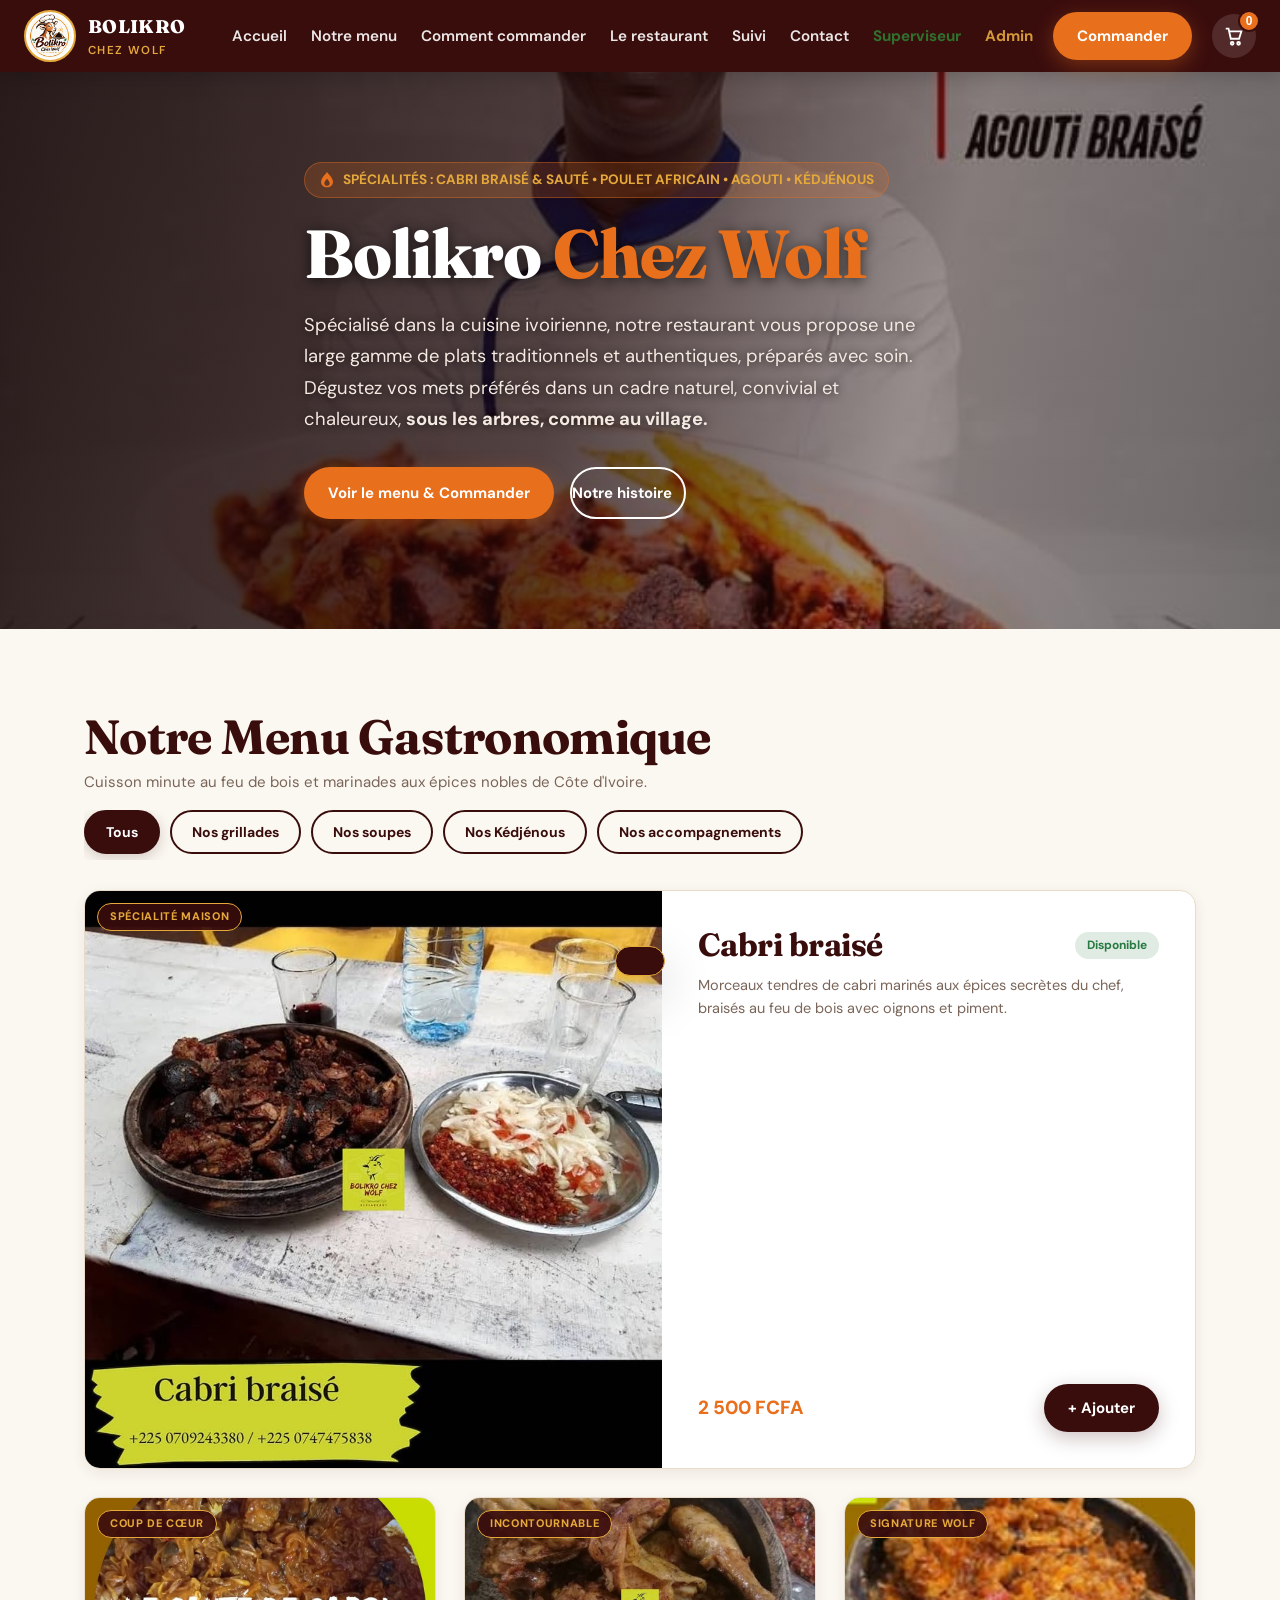
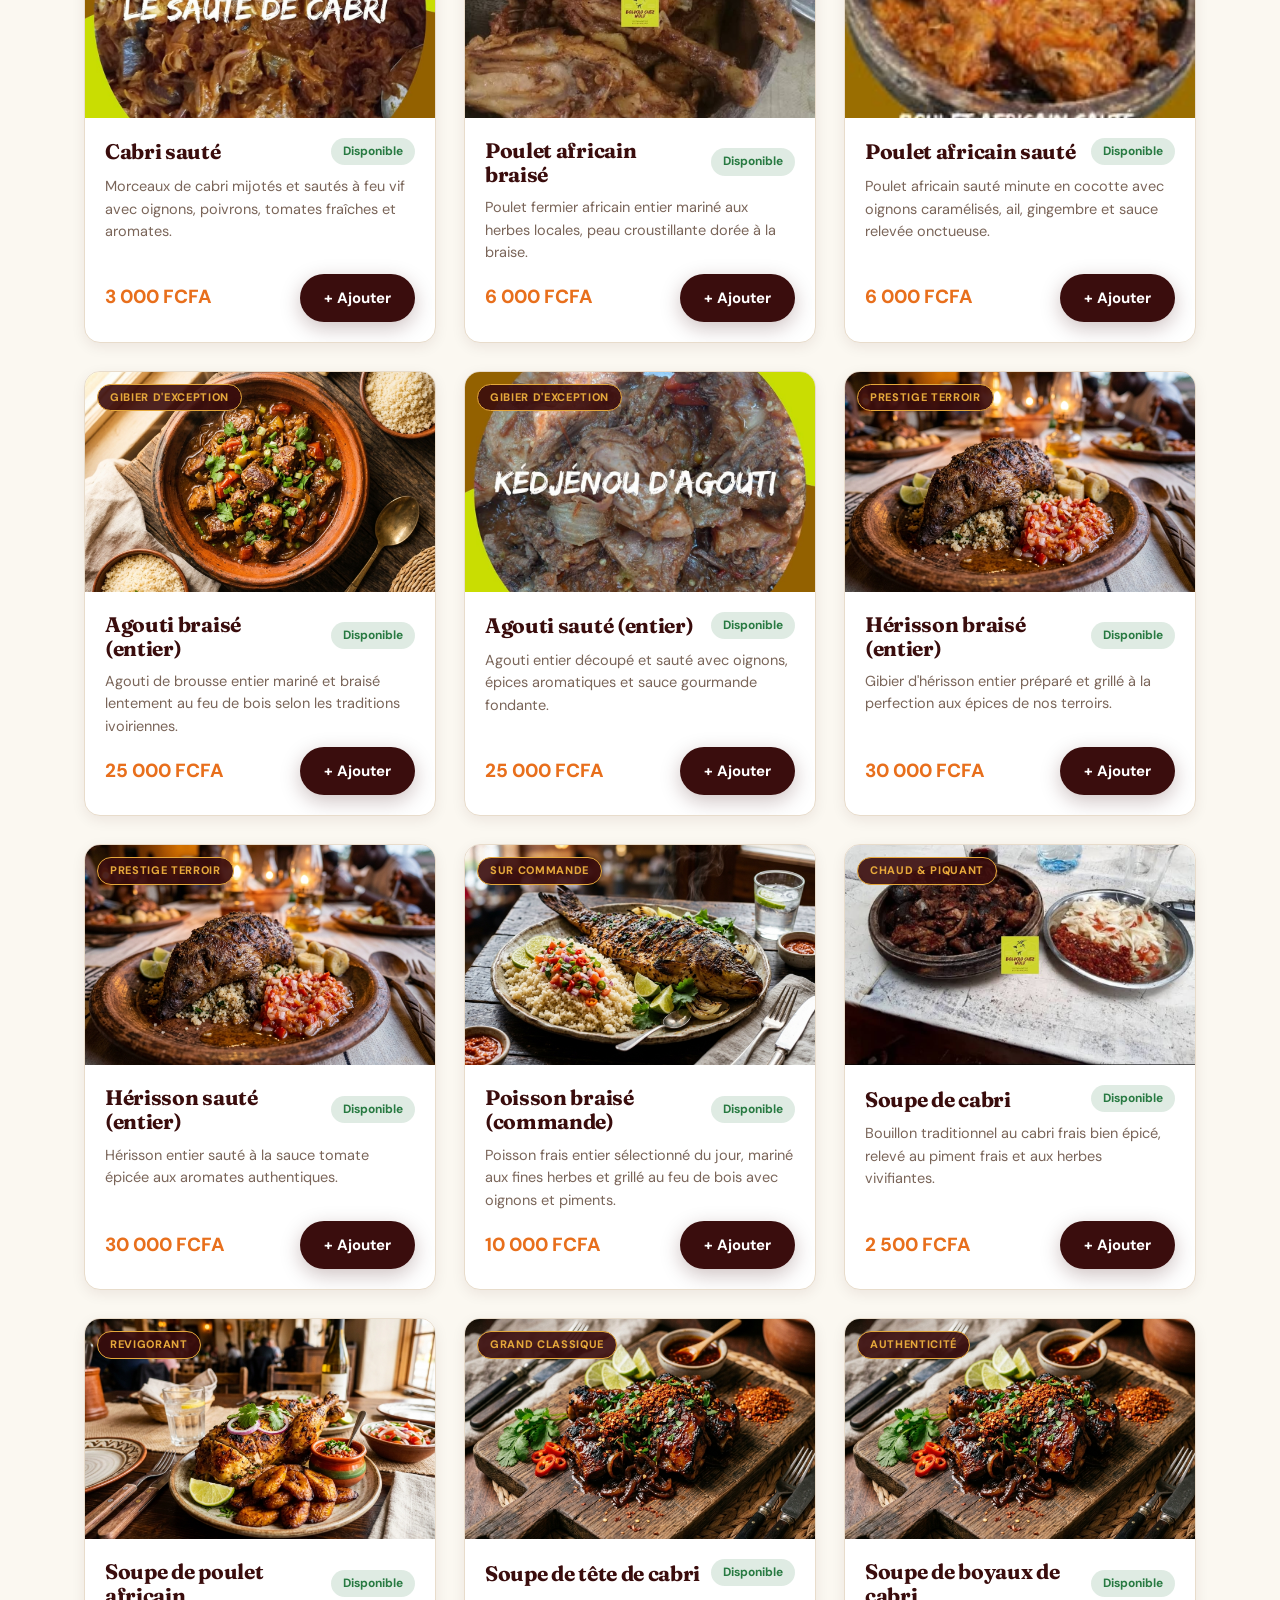
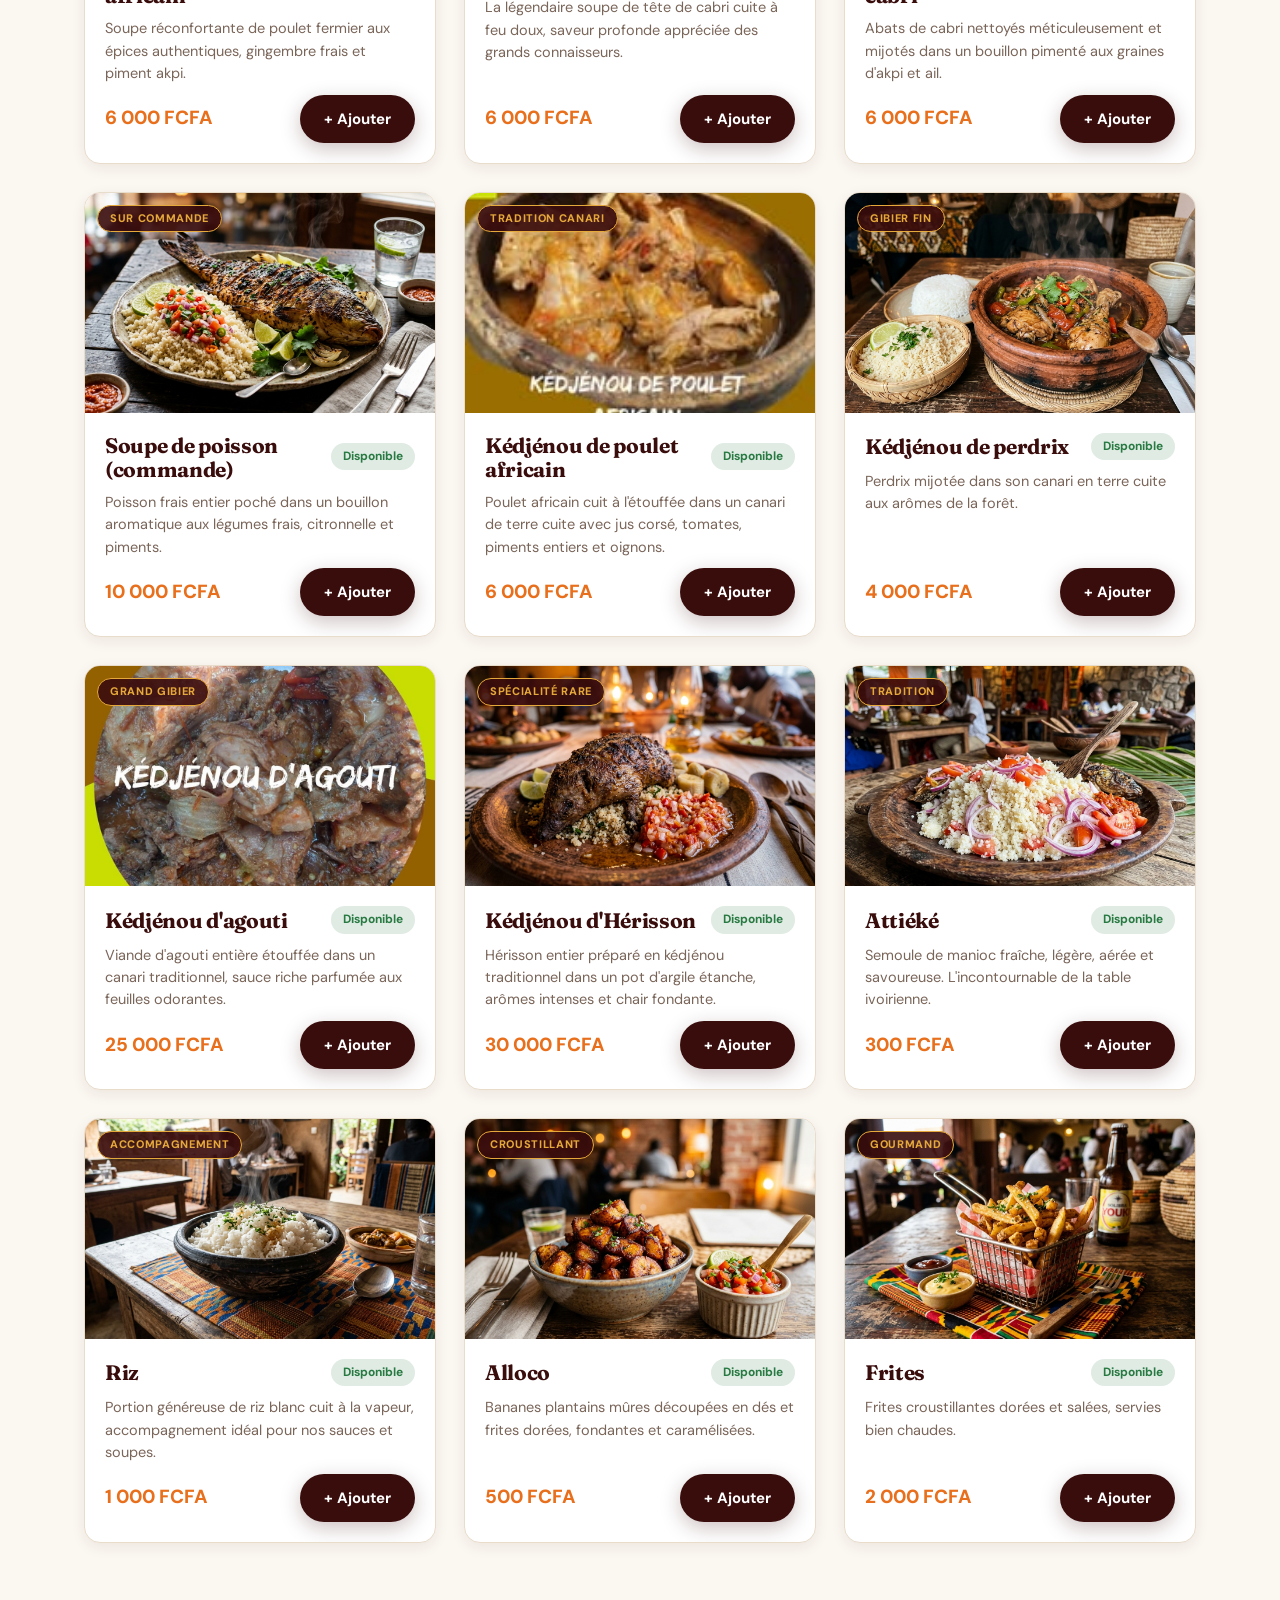
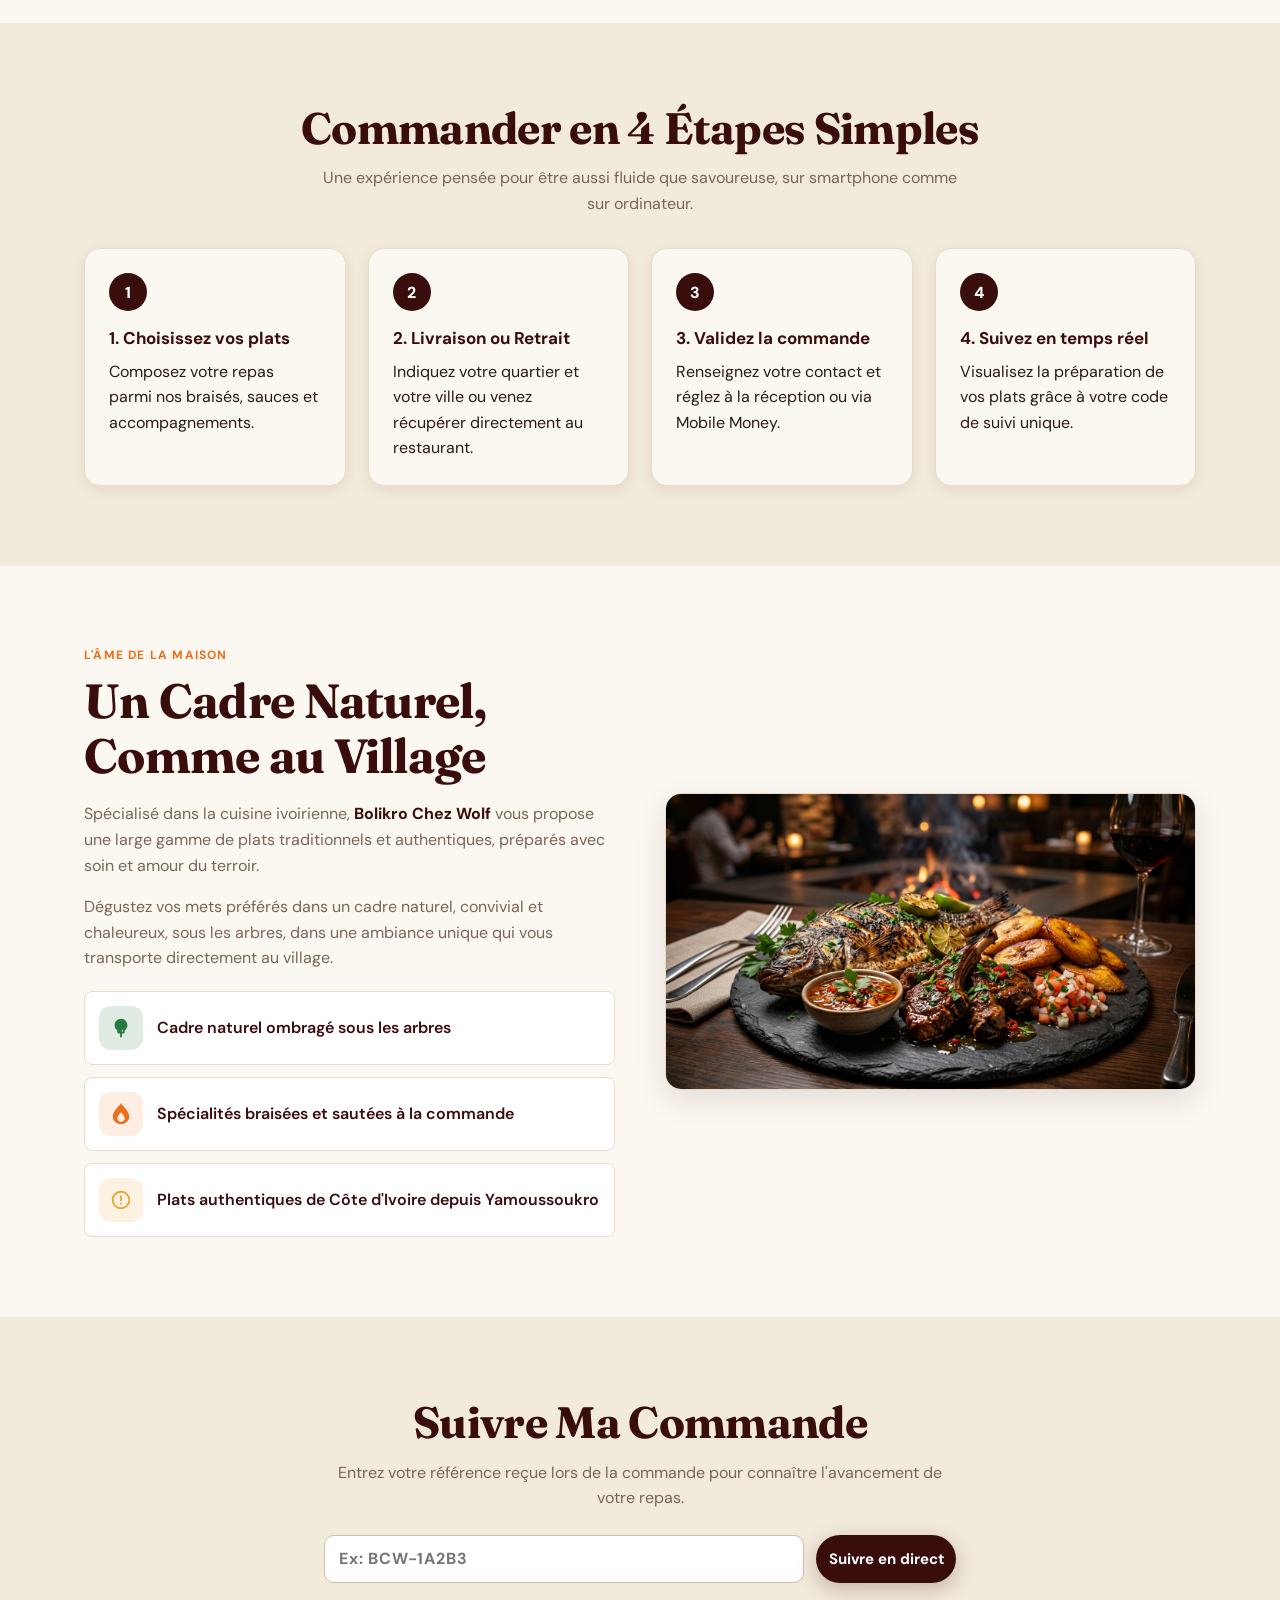
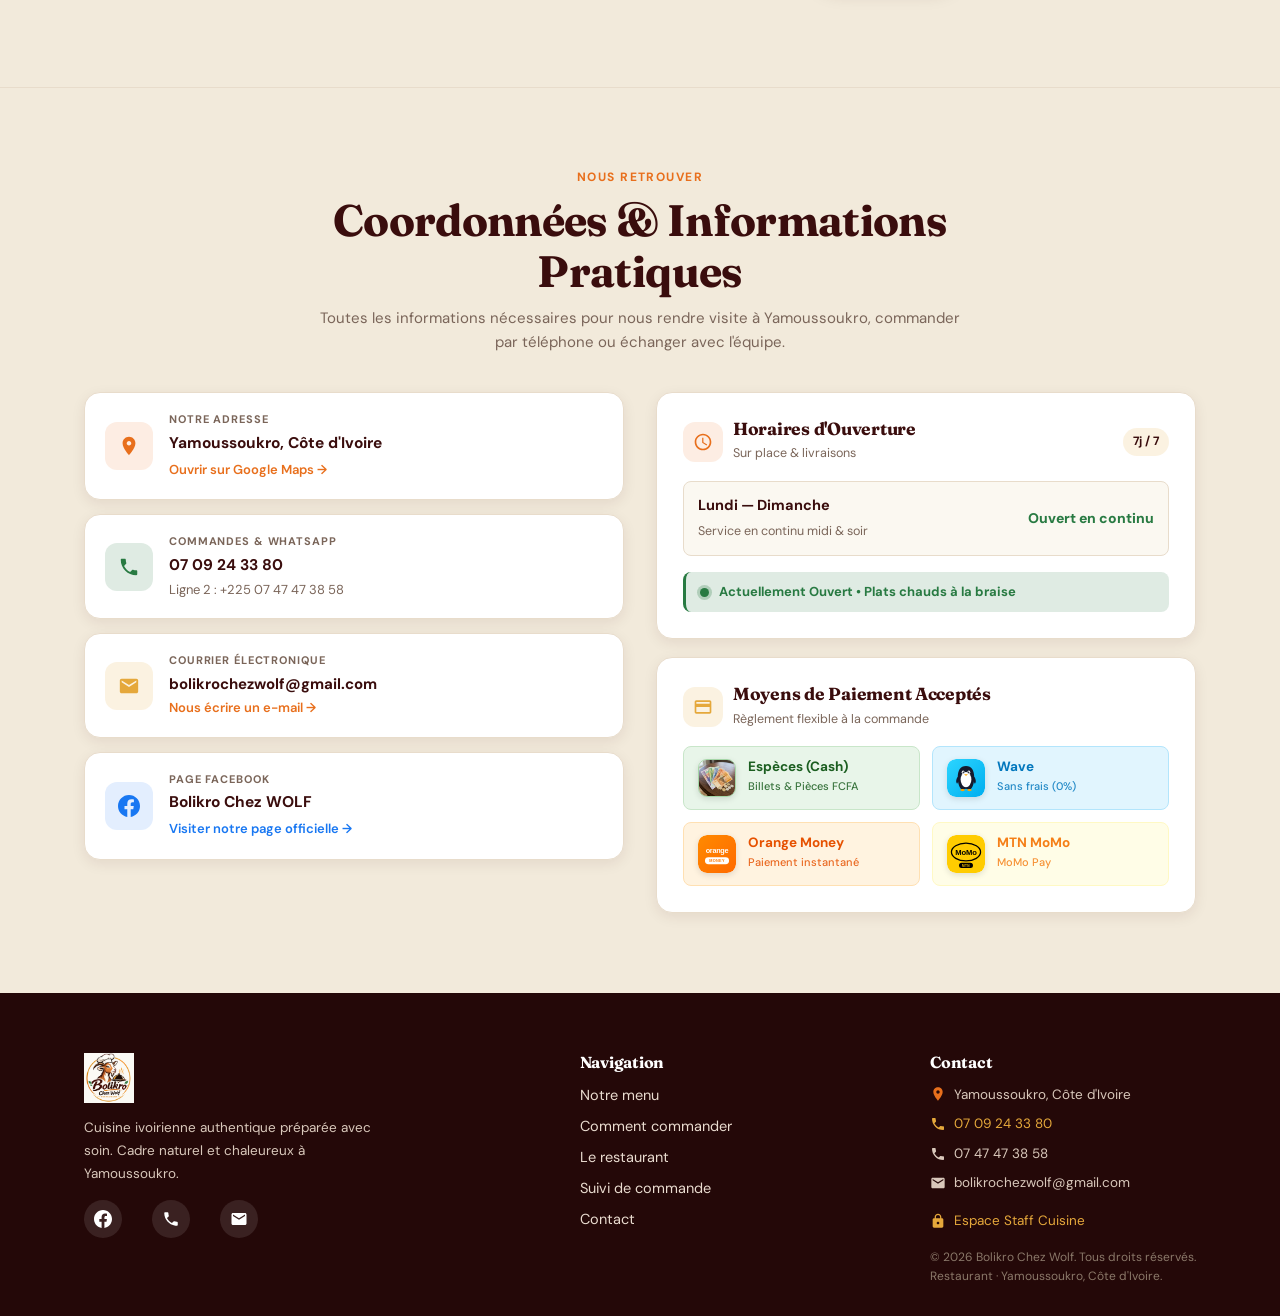
==== commit fc116fce: "fix(security): implement RBAC engine, order validation, audit logging and automated test suite" ====
--- a/index.html
+++ b/index.html
@@ -617,6 +617,7 @@
 
   <!-- Scripts -->
   <script src="assets/js/core.js?v=8"></script>
+  <script src="assets/js/security.js"></script>
   <script src="assets/js/app.js?v=8"></script>
   <script>
     // Carrousel hero — défilement toutes les 5s
